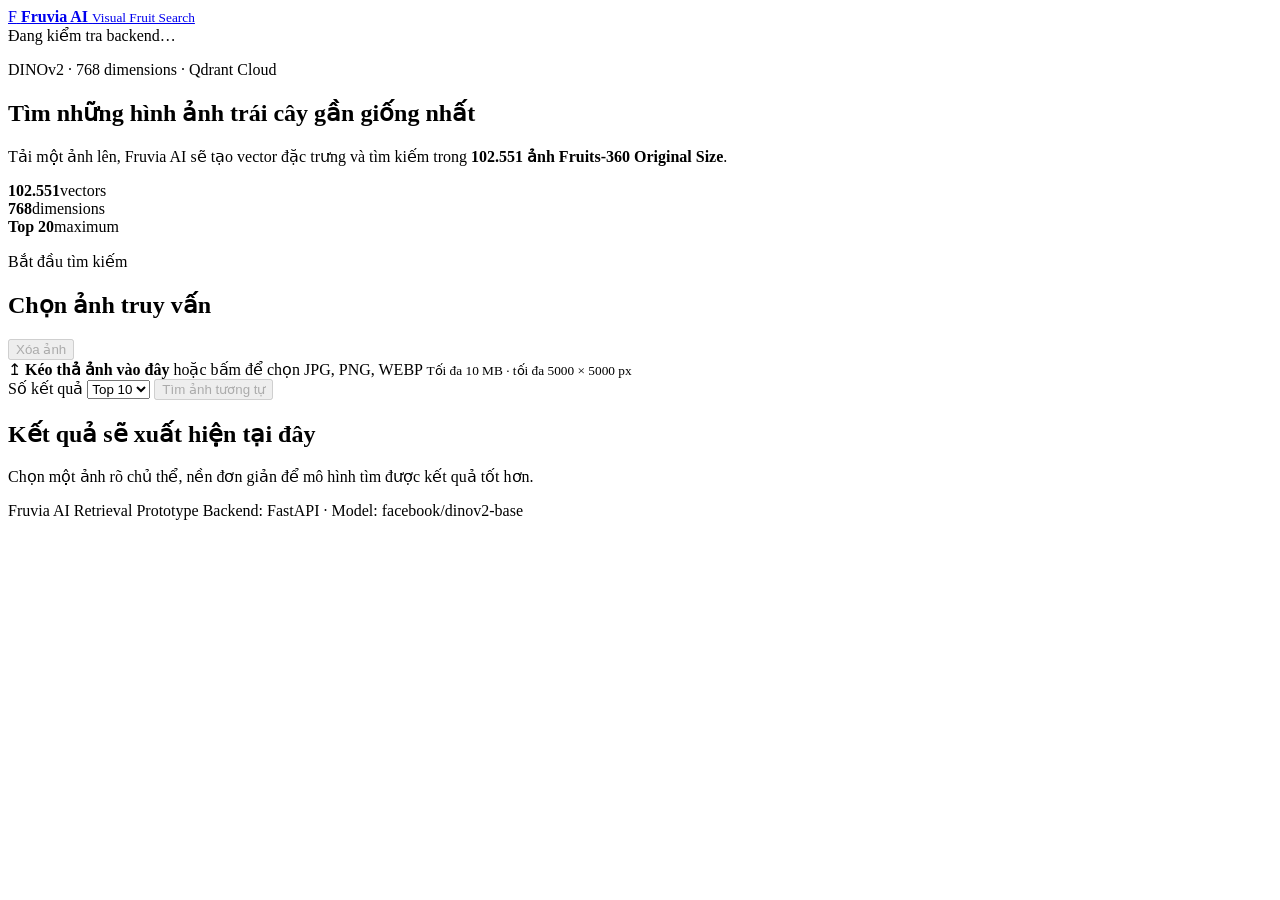
==== frontend/index.html @ 9ba639be "feat(frontend): add retrieval testing interface" ====
<!doctype html>
<html lang="vi">
<head>
  <meta charset="utf-8">
  <meta name="viewport" content="width=device-width, initial-scale=1">
  <meta name="description" content="Fruvia AI - tìm kiếm hình ảnh trái cây tương tự bằng DINOv2 và Qdrant Cloud">
  <title>Fruvia AI — Tìm ảnh trái cây tương tự</title>
  <link rel="preconnect" href="https://fonts.googleapis.com">
  <link rel="preconnect" href="https://fonts.gstatic.com" crossorigin>
  <link href="https://fonts.googleapis.com/css2?family=Be+Vietnam+Pro:wght@400;500;600;700;800&display=swap" rel="stylesheet">
  <link rel="stylesheet" href="./styles.css">
</head>
<body>
  <div class="ambient ambient-a"></div>
  <div class="ambient ambient-b"></div>

  <header class="site-header">
    <a class="brand" href="#top" aria-label="Fruvia AI home">
      <span class="brand-mark" aria-hidden="true">F</span>
      <span>
        <strong>Fruvia AI</strong>
        <small>Visual Fruit Search</small>
      </span>
    </a>

    <div class="service-status" id="serviceStatus" data-state="checking">
      <span class="status-dot"></span>
      <span id="serviceStatusText">Đang kiểm tra backend…</span>
    </div>
  </header>

  <main id="top">
    <section class="hero">
      <div class="hero-copy">
        <p class="eyebrow">DINOv2 · 768 dimensions · Qdrant Cloud</p>
        <h1>Tìm những hình ảnh trái cây <span>gần giống nhất</span></h1>
        <p class="hero-description">
          Tải một ảnh lên, Fruvia AI sẽ tạo vector đặc trưng và tìm kiếm trong
          <strong>102.551 ảnh Fruits-360 Original Size</strong>.
        </p>

        <div class="hero-stats" aria-label="Thông số hệ thống">
          <div><strong>102.551</strong><span>vectors</span></div>
          <div><strong>768</strong><span>dimensions</span></div>
          <div><strong>Top 20</strong><span>maximum</span></div>
        </div>
      </div>

      <div class="search-panel">
        <div class="panel-heading">
          <div>
            <p class="panel-kicker">Bắt đầu tìm kiếm</p>
            <h2>Chọn ảnh truy vấn</h2>
          </div>
          <button class="ghost-button" id="clearButton" type="button" disabled>Xóa ảnh</button>
        </div>

        <label class="drop-zone" id="dropZone" for="imageInput">
          <input id="imageInput" type="file" accept="image/jpeg,image/png,image/webp" hidden>
          <div class="drop-placeholder" id="dropPlaceholder">
            <span class="upload-icon" aria-hidden="true">↥</span>
            <strong>Kéo thả ảnh vào đây</strong>
            <span>hoặc bấm để chọn JPG, PNG, WEBP</span>
            <small>Tối đa 10 MB · tối đa 5000 × 5000 px</small>
          </div>
          <img id="imagePreview" alt="Ảnh xem trước" hidden>
        </label>

        <div class="controls-row">
          <label class="field-label" for="topKSelect">
            Số kết quả
            <select id="topKSelect">
              <option value="5">Top 5</option>
              <option value="10" selected>Top 10</option>
              <option value="15">Top 15</option>
              <option value="20">Top 20</option>
            </select>
          </label>

          <button class="primary-button" id="searchButton" type="button" disabled>
            <span class="button-label">Tìm ảnh tương tự</span>
            <span class="button-loader" hidden></span>
          </button>
        </div>

        <p class="form-message" id="formMessage" role="status" aria-live="polite"></p>
      </div>
    </section>

    <section class="results-section" id="resultsSection" hidden>
      <div class="section-header">
        <div>
          <p class="eyebrow">Kết quả truy xuất</p>
          <h2>Ảnh gần giống nhất</h2>
        </div>
        <div class="result-meta">
          <span id="resultCount">0 kết quả</span>
          <span id="processingTime">0 ms</span>
        </div>
      </div>

      <div class="result-summary" id="resultSummary"></div>
      <div class="results-grid" id="resultsGrid"></div>
    </section>

    <section class="empty-state" id="emptyState">
      <div class="empty-orbit" aria-hidden="true"><span></span></div>
      <h2>Kết quả sẽ xuất hiện tại đây</h2>
      <p>Chọn một ảnh rõ chủ thể, nền đơn giản để mô hình tìm được kết quả tốt hơn.</p>
    </section>
  </main>

  <footer>
    <span>Fruvia AI Retrieval Prototype</span>
    <span>Backend: FastAPI · Model: facebook/dinov2-base</span>
  </footer>

  <template id="resultCardTemplate">
    <article class="result-card">
      <div class="result-rank"></div>
      <div class="result-visual">
        <img class="result-image" alt="" hidden>
        <div class="result-placeholder" aria-hidden="true">
          <span>FRUIT</span>
        </div>
      </div>
      <div class="result-content">
        <div class="result-title-row">
          <div>
            <p class="canonical-class"></p>
            <h3 class="original-class"></h3>
          </div>
          <strong class="similarity-value"></strong>
        </div>
        <div class="similarity-track"><span></span></div>
        <dl>
          <div><dt>File</dt><dd class="result-filename"></dd></div>
          <div><dt>Split</dt><dd class="result-split"></dd></div>
        </dl>
      </div>
    </article>
  </template>

  <script src="./app.js" defer></script>
</body>
</html>
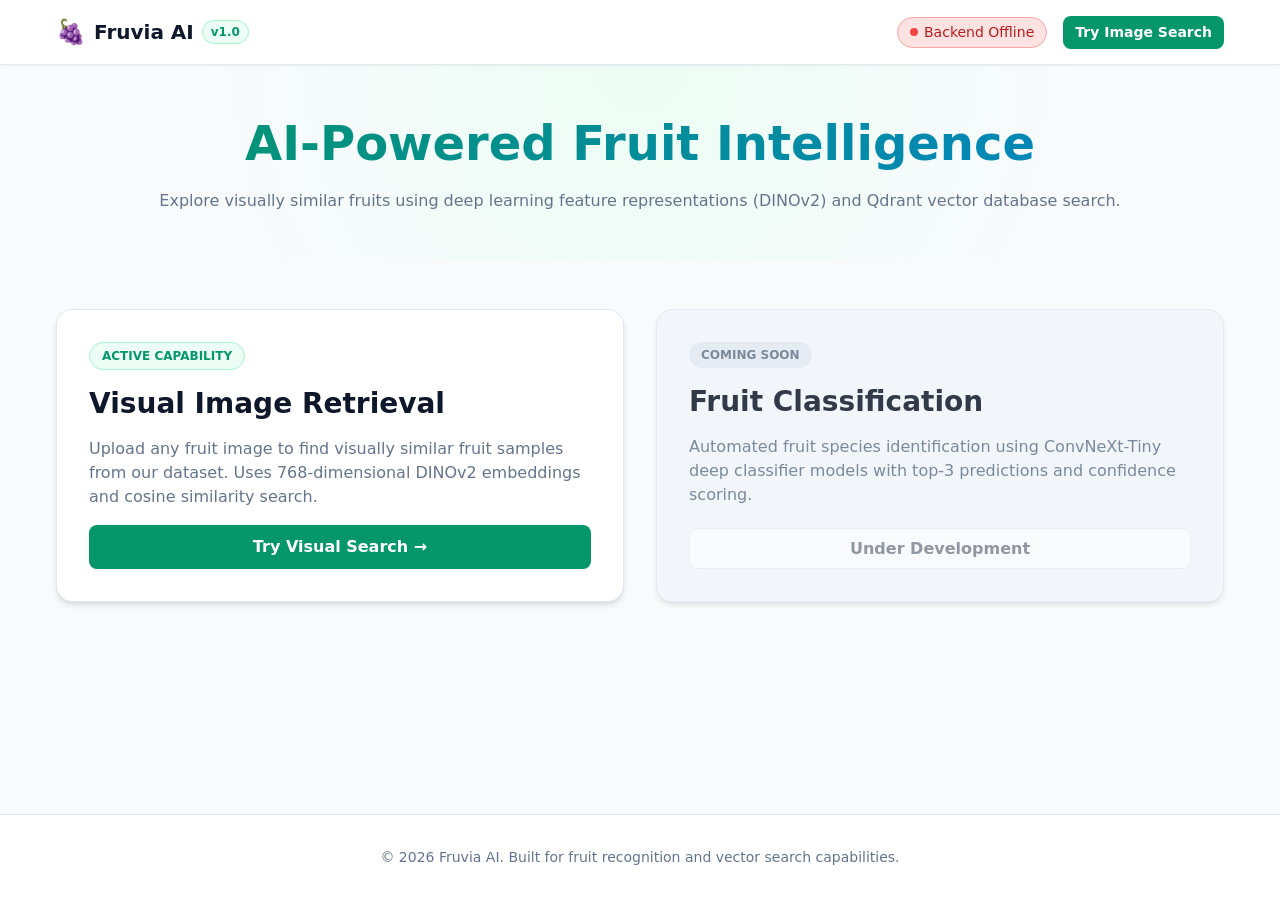
==== commit 6bb9b6d6: "feat: implement frontend web UI for Fruvia AI visual image retrieval Co-Authored-By: Claude Fable 5 " ====
--- a/frontend/index.html
+++ b/frontend/index.html
@@ -1,146 +1,151 @@
-<!doctype html>
-<html lang="vi">
+<!DOCTYPE html>
+<html lang="en">
 <head>
-  <meta charset="utf-8">
-  <meta name="viewport" content="width=device-width, initial-scale=1">
-  <meta name="description" content="Fruvia AI - tìm kiếm hình ảnh trái cây tương tự bằng DINOv2 và Qdrant Cloud">
-  <title>Fruvia AI — Tìm ảnh trái cây tương tự</title>
-  <link rel="preconnect" href="https://fonts.googleapis.com">
-  <link rel="preconnect" href="https://fonts.gstatic.com" crossorigin>
-  <link href="https://fonts.googleapis.com/css2?family=Be+Vietnam+Pro:wght@400;500;600;700;800&display=swap" rel="stylesheet">
-  <link rel="stylesheet" href="./styles.css">
+  <meta charset="UTF-8">
+  <meta name="viewport" content="width=device-width, initial-scale=1.0">
+  <title>Fruvia AI — AI-Powered Fruit Recognition & Retrieval</title>
+  <link rel="stylesheet" href="css/variables.css">
+  <link rel="stylesheet" href="css/base.css">
+  <link rel="stylesheet" href="css/components.css">
+  <style>
+    .landing-hero {
+      padding: var(--space-2xl) 0;
+      text-align: center;
+      background: radial-gradient(circle at top, var(--color-primary-light) 0%, transparent 70%);
+    }
+    .landing-hero h1 {
+      font-size: 3rem;
+      font-weight: 800;
+      margin-bottom: var(--space-md);
+      background: linear-gradient(135deg, var(--color-primary) 0%, var(--color-secondary) 100%);
+      background-clip: text;
+      -webkit-background-clip: text;
+      -webkit-text-fill-color: transparent;
+    }
+    .features-grid {
+      display: grid;
+      grid-template-columns: repeat(auto-fit, minmax(300px, 1fr));
+      gap: var(--space-xl);
+      margin: var(--space-2xl) 0;
+    }
+    .feature-card {
+      background-color: var(--color-bg-surface);
+      border: 1px solid var(--color-border);
+      border-radius: var(--radius-xl);
+      padding: var(--space-xl);
+      box-shadow: var(--shadow-md);
+      display: flex;
+      flex-direction: column;
+      gap: var(--space-md);
+      position: relative;
+    }
+    .feature-card.coming-soon {
+      opacity: 0.85;
+      background-color: var(--color-bg-subtle);
+    }
+    .feature-badge {
+      align-self: flex-start;
+      font-size: 0.75rem;
+      font-weight: 700;
+      padding: 0.25rem 0.75rem;
+      border-radius: var(--radius-full);
+      text-transform: uppercase;
+    }
+    .badge-active {
+      background-color: var(--color-primary-light);
+      color: var(--color-primary);
+      border: 1px solid var(--color-primary-border);
+    }
+    .badge-disabled {
+      background-color: #e2e8f0;
+      color: var(--color-text-muted);
+    }
+  </style>
 </head>
 <body>
-  <div class="ambient ambient-a"></div>
-  <div class="ambient ambient-b"></div>
-
   <header class="site-header">
-    <a class="brand" href="#top" aria-label="Fruvia AI home">
-      <span class="brand-mark" aria-hidden="true">F</span>
-      <span>
-        <strong>Fruvia AI</strong>
-        <small>Visual Fruit Search</small>
-      </span>
-    </a>
-
-    <div class="service-status" id="serviceStatus" data-state="checking">
-      <span class="status-dot"></span>
-      <span id="serviceStatusText">Đang kiểm tra backend…</span>
+    <div class="container header-inner">
+      <a href="index.html" class="brand-logo" aria-label="Fruvia AI Homepage">
+        <span class="logo-icon" aria-hidden="true">🍇</span>
+        <span>Fruvia AI</span>
+        <span class="brand-badge">v1.0</span>
+      </a>
+      <div class="header-status">
+        <div id="backend-status" class="status-badge" data-status="unknown" aria-live="polite">
+          <span class="status-dot" aria-hidden="true"></span>
+          <span id="status-text">Checking Backend...</span>
+        </div>
+        <a href="retrieval.html" class="btn btn-primary btn-sm">Try Image Search</a>
+      </div>
     </div>
   </header>
 
-  <main id="top">
-    <section class="hero">
-      <div class="hero-copy">
-        <p class="eyebrow">DINOv2 · 768 dimensions · Qdrant Cloud</p>
-        <h1>Tìm những hình ảnh trái cây <span>gần giống nhất</span></h1>
-        <p class="hero-description">
-          Tải một ảnh lên, Fruvia AI sẽ tạo vector đặc trưng và tìm kiếm trong
-          <strong>102.551 ảnh Fruits-360 Original Size</strong>.
+  <main class="container">
+    <section class="landing-hero">
+      <h1>AI-Powered Fruit Intelligence</h1>
+      <p class="hero-subtitle">
+        Explore visually similar fruits using deep learning feature representations (DINOv2) and Qdrant vector database search.
+      </p>
+    </section>
+
+    <section class="features-grid">
+      <!-- Feature 1: Image Retrieval (Active) -->
+      <article class="feature-card">
+        <span class="feature-badge badge-active">Active Capability</span>
+        <h2>Visual Image Retrieval</h2>
+        <p>
+          Upload any fruit image to find visually similar fruit samples from our dataset. Uses 768-dimensional DINOv2 embeddings and cosine similarity search.
         </p>
+        <div style="margin-top: auto;">
+          <a href="retrieval.html" class="btn btn-primary" style="width: 100%;">
+            Try Visual Search →
+          </a>
+        </div>
+      </article>
 
-        <div class="hero-stats" aria-label="Thông số hệ thống">
-          <div><strong>102.551</strong><span>vectors</span></div>
-          <div><strong>768</strong><span>dimensions</span></div>
-          <div><strong>Top 20</strong><span>maximum</span></div>
-        </div>
-      </div>
-
-      <div class="search-panel">
-        <div class="panel-heading">
-          <div>
-            <p class="panel-kicker">Bắt đầu tìm kiếm</p>
-            <h2>Chọn ảnh truy vấn</h2>
-          </div>
-          <button class="ghost-button" id="clearButton" type="button" disabled>Xóa ảnh</button>
-        </div>
-
-        <label class="drop-zone" id="dropZone" for="imageInput">
-          <input id="imageInput" type="file" accept="image/jpeg,image/png,image/webp" hidden>
-          <div class="drop-placeholder" id="dropPlaceholder">
-            <span class="upload-icon" aria-hidden="true">↥</span>
-            <strong>Kéo thả ảnh vào đây</strong>
-            <span>hoặc bấm để chọn JPG, PNG, WEBP</span>
-            <small>Tối đa 10 MB · tối đa 5000 × 5000 px</small>
-          </div>
-          <img id="imagePreview" alt="Ảnh xem trước" hidden>
-        </label>
-
-        <div class="controls-row">
-          <label class="field-label" for="topKSelect">
-            Số kết quả
-            <select id="topKSelect">
-              <option value="5">Top 5</option>
-              <option value="10" selected>Top 10</option>
-              <option value="15">Top 15</option>
-              <option value="20">Top 20</option>
-            </select>
-          </label>
-
-          <button class="primary-button" id="searchButton" type="button" disabled>
-            <span class="button-label">Tìm ảnh tương tự</span>
-            <span class="button-loader" hidden></span>
+      <!-- Feature 2: Fruit Classification (Coming Soon) -->
+      <article class="feature-card coming-soon">
+        <span class="feature-badge badge-disabled">Coming Soon</span>
+        <h2>Fruit Classification</h2>
+        <p>
+          Automated fruit species identification using ConvNeXt-Tiny deep classifier models with top-3 predictions and confidence scoring.
+        </p>
+        <div style="margin-top: auto;">
+          <button class="btn btn-secondary" disabled style="width: 100%;">
+            Under Development
           </button>
         </div>
-
-        <p class="form-message" id="formMessage" role="status" aria-live="polite"></p>
-      </div>
-    </section>
-
-    <section class="results-section" id="resultsSection" hidden>
-      <div class="section-header">
-        <div>
-          <p class="eyebrow">Kết quả truy xuất</p>
-          <h2>Ảnh gần giống nhất</h2>
-        </div>
-        <div class="result-meta">
-          <span id="resultCount">0 kết quả</span>
-          <span id="processingTime">0 ms</span>
-        </div>
-      </div>
-
-      <div class="result-summary" id="resultSummary"></div>
-      <div class="results-grid" id="resultsGrid"></div>
-    </section>
-
-    <section class="empty-state" id="emptyState">
-      <div class="empty-orbit" aria-hidden="true"><span></span></div>
-      <h2>Kết quả sẽ xuất hiện tại đây</h2>
-      <p>Chọn một ảnh rõ chủ thể, nền đơn giản để mô hình tìm được kết quả tốt hơn.</p>
+      </article>
     </section>
   </main>
 
-  <footer>
-    <span>Fruvia AI Retrieval Prototype</span>
-    <span>Backend: FastAPI · Model: facebook/dinov2-base</span>
+  <footer class="site-footer">
+    <div class="container">
+      <p>© 2026 Fruvia AI. Built for fruit recognition and vector search capabilities.</p>
+    </div>
   </footer>
 
-  <template id="resultCardTemplate">
-    <article class="result-card">
-      <div class="result-rank"></div>
-      <div class="result-visual">
-        <img class="result-image" alt="" hidden>
-        <div class="result-placeholder" aria-hidden="true">
-          <span>FRUIT</span>
-        </div>
-      </div>
-      <div class="result-content">
-        <div class="result-title-row">
-          <div>
-            <p class="canonical-class"></p>
-            <h3 class="original-class"></h3>
-          </div>
-          <strong class="similarity-value"></strong>
-        </div>
-        <div class="similarity-track"><span></span></div>
-        <dl>
-          <div><dt>File</dt><dd class="result-filename"></dd></div>
-          <div><dt>Split</dt><dd class="result-split"></dd></div>
-        </dl>
-      </div>
-    </article>
-  </template>
-
-  <script src="./app.js" defer></script>
+  <script src="js/config.js"></script>
+  <script src="js/api.js"></script>
+  <script>
+    // Header health ping
+    document.addEventListener("DOMContentLoaded", async () => {
+      const badge = document.getElementById("backend-status");
+      const statusText = document.getElementById("status-text");
+      try {
+        const health = await ApiClient.getHealth();
+        if (health.status === "ok") {
+          badge.setAttribute("data-status", "online");
+          statusText.textContent = "Backend Online";
+        } else {
+          badge.setAttribute("data-status", "degraded");
+          statusText.textContent = "Backend Degraded";
+        }
+      } catch (err) {
+        badge.setAttribute("data-status", "offline");
+        statusText.textContent = "Backend Offline";
+      }
+    });
+  </script>
 </body>
 </html>
--- a/frontend/css/variables.css
+++ b/frontend/css/variables.css
@@ -0,0 +1,89 @@
+/* ============================================================
+   Fruvia AI — Design Tokens & CSS Variables
+   ============================================================ */
+
+:root {
+  /* Color Palette — Nature & AI Fusion */
+  --color-primary: #059669;         /* Emerald Green */
+  --color-primary-hover: #047857;
+  --color-primary-light: #ecfdf5;
+  --color-primary-border: #a7f3d0;
+
+  --color-secondary: #0284c7;       /* Tech Blue */
+  --color-secondary-hover: #0369a1;
+
+  --color-accent: #f59e0b;          /* Amber Fruit Accent */
+  --color-accent-light: #fef3c7;
+
+  /* Status Colors */
+  --color-success: #10b981;
+  --color-success-bg: #d1fae5;
+  --color-warning: #f59e0b;
+  --color-warning-bg: #fef3c7;
+  --color-warning-border: #fde68a;
+  --color-error: #ef4444;
+  --color-error-bg: #fee2e2;
+  --color-error-border: #fca5a5;
+
+  /* Similarity Level Colors */
+  --similarity-high: #10b981;
+  --similarity-high-bg: #ecfdf5;
+  --similarity-moderate: #f59e0b;
+  --similarity-moderate-bg: #fffbe6;
+  --similarity-low: #ef4444;
+  --similarity-low-bg: #fff1f2;
+
+  /* Neutral Spectrum */
+  --color-bg-base: #f8fafc;
+  --color-bg-surface: #ffffff;
+  --color-bg-subtle: #f1f5f9;
+
+  --color-text-main: #0f172a;
+  --color-text-muted: #64748b;
+  --color-text-subtle: #94a3b8;
+  --color-text-inverse: #ffffff;
+
+  --color-border: #e2e8f0;
+  --color-border-hover: #cbd5e1;
+
+  /* Typography */
+  --font-family: system-ui, -apple-system, BlinkMacSystemFont, "Segoe UI", Roboto, Oxygen, Ubuntu, Cantarell, "Open Sans", "Helvetica Neue", sans-serif;
+  --font-mono: ui-monospace, SFMono-Regular, Menlo, Monaco, Consolas, "Liberation Mono", "Courier New", monospace;
+
+  /* Spacing */
+  --space-xs: 0.25rem;  /* 4px */
+  --space-sm: 0.5rem;   /* 8px */
+  --space-md: 1rem;     /* 16px */
+  --space-lg: 1.5rem;   /* 24px */
+  --space-xl: 2rem;     /* 32px */
+  --space-2xl: 3rem;    /* 48px */
+
+  /* Border Radius */
+  --radius-sm: 0.375rem; /* 6px */
+  --radius-md: 0.5rem;  /* 8px */
+  --radius-lg: 0.75rem; /* 12px */
+  --radius-xl: 1rem;    /* 16px */
+  --radius-full: 9999px;
+
+  /* Shadows */
+  --shadow-sm: 0 1px 2px 0 rgb(0 0 0 / 0.05);
+  --shadow-md: 0 4px 6px -1px rgb(0 0 0 / 0.1), 0 2px 4px -2px rgb(0 0 0 / 0.1);
+  --shadow-lg: 0 10px 15px -3px rgb(0 0 0 / 0.1), 0 4px 6px -4px rgb(0 0 0 / 0.1);
+  --shadow-inner: inset 0 2px 4px 0 rgb(0 0 0 / 0.05);
+
+  /* Transitions */
+  --transition-fast: 150ms cubic-bezier(0.4, 0, 0.2, 1);
+  --transition-normal: 250ms cubic-bezier(0.4, 0, 0.2, 1);
+  --transition-slow: 350ms cubic-bezier(0.4, 0, 0.2, 1);
+
+  /* Layout */
+  --max-width: 1200px;
+}
+
+@media (prefers-reduced-motion: reduce) {
+  :root {
+    --transition-fast: 0ms;
+    --transition-normal: 0ms;
+    --transition-slow: 0ms;
+  }
+}
--- a/frontend/css/base.css
+++ b/frontend/css/base.css
@@ -0,0 +1,100 @@
+/* ============================================================
+   Fruvia AI — Base Styles & Resets
+   ============================================================ */
+
+*, *::before, *::after {
+  box-sizing: border-box;
+  margin: 0;
+  padding: 0;
+}
+
+html {
+  font-family: var(--font-family);
+  font-size: 16px;
+  line-height: 1.5;
+  color: var(--color-text-main);
+  background-color: var(--color-bg-base);
+  -webkit-text-size-adjust: 100%;
+  scroll-behavior: smooth;
+}
+
+body {
+  min-height: 100vh;
+  display: flex;
+  flex-direction: column;
+}
+
+main {
+  flex: 1;
+}
+
+/* Container */
+.container {
+  width: 100%;
+  max-width: var(--max-width);
+  margin-left: auto;
+  margin-right: auto;
+  padding-left: var(--space-md);
+  padding-right: var(--space-md);
+}
+
+/* Typography */
+h1, h2, h3, h4, h5, h6 {
+  font-weight: 700;
+  line-height: 1.25;
+  color: var(--color-text-main);
+}
+
+h1 { font-size: 2.25rem; }
+h2 { font-size: 1.75rem; }
+h3 { font-size: 1.25rem; }
+
+p {
+  color: var(--color-text-muted);
+}
+
+a {
+  color: var(--color-primary);
+  text-decoration: none;
+  transition: color var(--transition-fast);
+}
+
+a:hover {
+  color: var(--color-primary-hover);
+}
+
+/* Focus styles for Accessibility */
+:focus-visible {
+  outline: 2px solid var(--color-primary);
+  outline-offset: 2px;
+}
+
+button, input, select, textarea {
+  font-family: inherit;
+  font-size: inherit;
+}
+
+button {
+  cursor: pointer;
+  border: none;
+  background: none;
+}
+
+img, svg {
+  display: block;
+  max-width: 100%;
+  height: auto;
+}
+
+/* Screen reader only utility */
+.sr-only {
+  position: absolute;
+  width: 1px;
+  height: 1px;
+  padding: 0;
+  margin: -1px;
+  overflow: hidden;
+  clip: rect(0, 0, 0, 0);
+  white-space: nowrap;
+  border: 0;
+}
--- a/frontend/css/components.css
+++ b/frontend/css/components.css
@@ -0,0 +1,220 @@
+/* ============================================================
+   Fruvia AI — Reusable Components
+   ============================================================ */
+
+/* ---------- Header & Navigation ---------- */
+.site-header {
+  background-color: var(--color-bg-surface);
+  border-bottom: 1px solid var(--color-border);
+  position: sticky;
+  top: 0;
+  z-index: 50;
+  box-shadow: var(--shadow-sm);
+}
+
+.header-inner {
+  display: flex;
+  align-items: center;
+  justify-content: space-between;
+  height: 4rem;
+}
+
+.brand-logo {
+  display: flex;
+  align-items: center;
+  gap: var(--space-sm);
+  font-weight: 800;
+  font-size: 1.25rem;
+  color: var(--color-text-main);
+  text-decoration: none;
+}
+
+.brand-logo .logo-icon {
+  font-size: 1.5rem;
+}
+
+.brand-logo .brand-badge {
+  font-size: 0.75rem;
+  font-weight: 600;
+  background-color: var(--color-primary-light);
+  color: var(--color-primary);
+  padding: 0.125rem 0.5rem;
+  border-radius: var(--radius-full);
+  border: 1px solid var(--color-primary-border);
+}
+
+.header-status {
+  display: flex;
+  align-items: center;
+  gap: var(--space-md);
+}
+
+/* Status Badge */
+.status-badge {
+  display: inline-flex;
+  align-items: center;
+  gap: 0.375rem;
+  font-size: 0.875rem;
+  font-weight: 500;
+  padding: 0.25rem 0.75rem;
+  border-radius: var(--radius-full);
+  background-color: var(--color-bg-subtle);
+  color: var(--color-text-muted);
+  border: 1px solid var(--color-border);
+  transition: all var(--transition-fast);
+}
+
+.status-badge .status-dot {
+  width: 0.5rem;
+  height: 0.5rem;
+  border-radius: var(--radius-full);
+  background-color: var(--color-text-subtle);
+}
+
+.status-badge[data-status="online"] {
+  background-color: var(--color-primary-light);
+  color: var(--color-primary);
+  border-color: var(--color-primary-border);
+}
+.status-badge[data-status="online"] .status-dot {
+  background-color: var(--color-success);
+}
+
+.status-badge[data-status="degraded"] {
+  background-color: var(--color-warning-bg);
+  color: #b45309;
+  border-color: var(--color-warning-border);
+}
+.status-badge[data-status="degraded"] .status-dot {
+  background-color: var(--color-warning);
+}
+
+.status-badge[data-status="offline"] {
+  background-color: var(--color-error-bg);
+  color: #b91c1c;
+  border-color: var(--color-error-border);
+}
+.status-badge[data-status="offline"] .status-dot {
+  background-color: var(--color-error);
+}
+
+/* ---------- Buttons ---------- */
+.btn {
+  display: inline-flex;
+  align-items: center;
+  justify-content: center;
+  gap: var(--space-sm);
+  padding: 0.625rem 1.25rem;
+  font-weight: 600;
+  border-radius: var(--radius-md);
+  transition: all var(--transition-fast);
+  text-decoration: none;
+  white-space: nowrap;
+}
+
+.btn-primary {
+  background-color: var(--color-primary);
+  color: var(--color-text-inverse);
+  box-shadow: var(--shadow-sm);
+}
+
+.btn-primary:hover:not(:disabled) {
+  background-color: var(--color-primary-hover);
+  box-shadow: var(--shadow-md);
+}
+
+.btn-secondary {
+  background-color: var(--color-bg-surface);
+  color: var(--color-text-main);
+  border: 1px solid var(--color-border);
+}
+
+.btn-secondary:hover:not(:disabled) {
+  background-color: var(--color-bg-subtle);
+  border-color: var(--color-border-hover);
+}
+
+.btn-outline {
+  border: 1px solid var(--color-primary);
+  color: var(--color-primary);
+}
+
+.btn-outline:hover:not(:disabled) {
+  background-color: var(--color-primary-light);
+}
+
+.btn:disabled, .btn[aria-disabled="true"] {
+  opacity: 0.5;
+  cursor: not-allowed;
+  box-shadow: none;
+}
+
+.btn-sm {
+  padding: 0.375rem 0.75rem;
+  font-size: 0.875rem;
+}
+
+/* ---------- Footer ---------- */
+.site-footer {
+  background-color: var(--color-bg-surface);
+  border-top: 1px solid var(--color-border);
+  padding: var(--space-xl) 0;
+  margin-top: var(--space-2xl);
+  font-size: 0.875rem;
+  color: var(--color-text-muted);
+  text-align: center;
+}
+
+/* ---------- Alert & Banner Components ---------- */
+.alert-banner {
+  padding: var(--space-md);
+  border-radius: var(--radius-lg);
+  margin-bottom: var(--space-lg);
+  display: flex;
+  align-items: flex-start;
+  gap: var(--space-md);
+  border: 1px solid transparent;
+}
+
+.alert-banner-warning {
+  background-color: var(--color-warning-bg);
+  border-color: var(--color-warning-border);
+  color: #92400e;
+}
+
+.alert-banner-error {
+  background-color: var(--color-error-bg);
+  border-color: var(--color-error-border);
+  color: #991b1b;
+}
+
+.alert-icon {
+  font-size: 1.25rem;
+  flex-shrink: 0;
+}
+
+.alert-content h4 {
+  font-size: 1rem;
+  margin-bottom: 0.25rem;
+  color: inherit;
+}
+
+.alert-content p {
+  font-size: 0.875rem;
+  color: inherit;
+  opacity: 0.9;
+}
+
+/* ---------- Loading Spinner ---------- */
+.spinner {
+  width: 1.25rem;
+  height: 1.25rem;
+  border: 2px solid currentColor;
+  border-right-color: transparent;
+  border-radius: var(--radius-full);
+  animation: spin 0.75s linear infinite;
+}
+
+@keyframes spin {
+  to { transform: rotate(360deg); }
+}
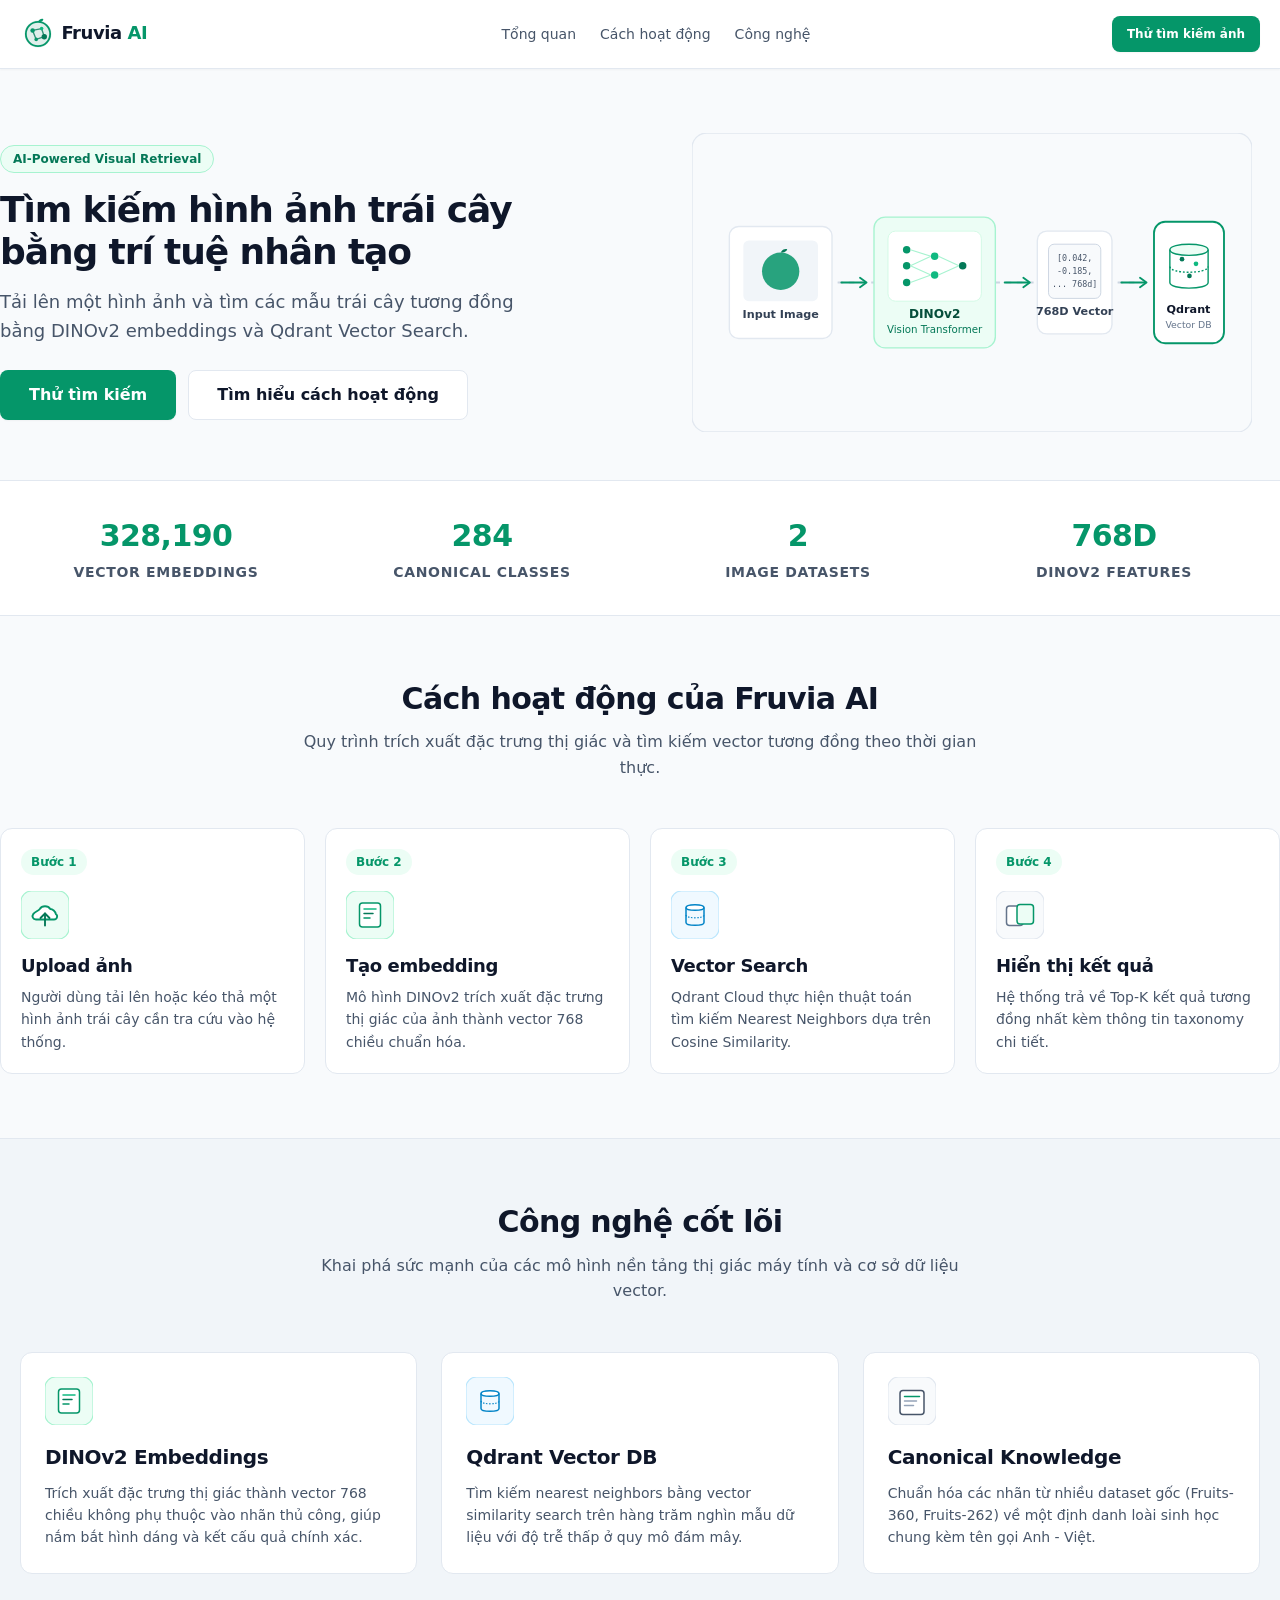
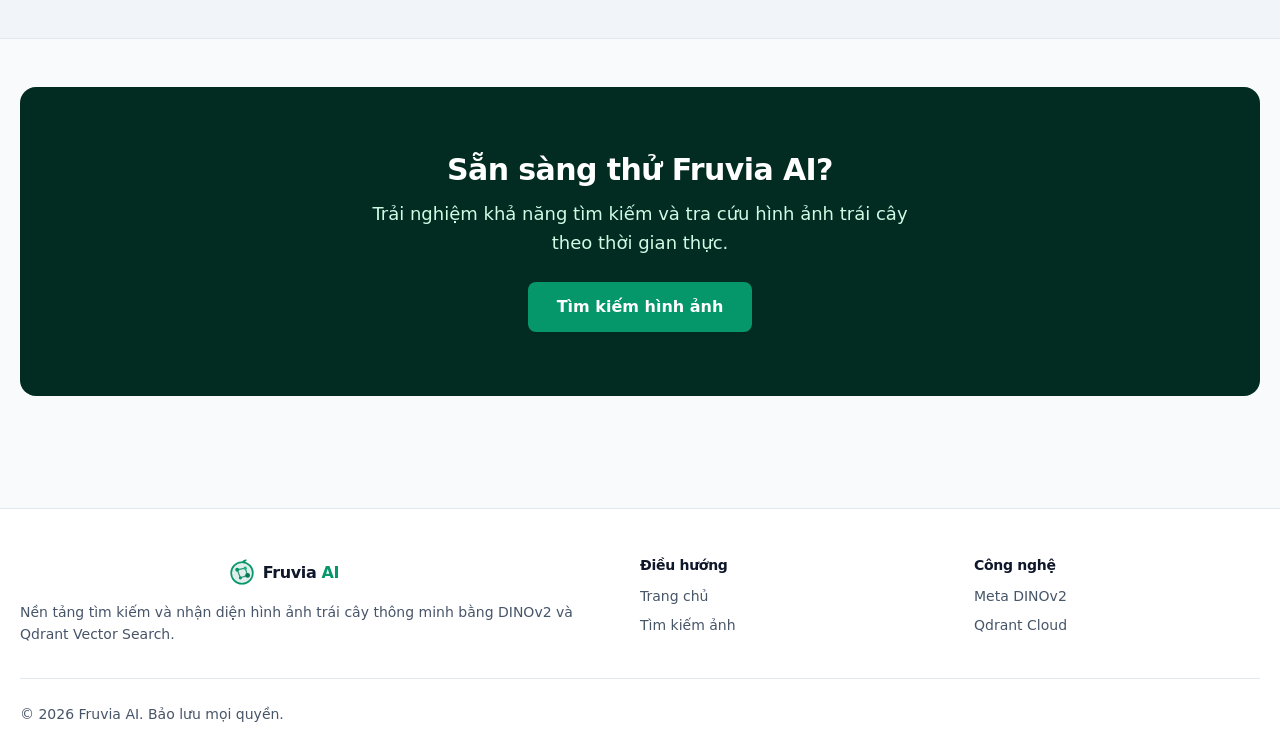
==== commit ddf1025e: "refactor(ui,deploy): complete enterprise redesign, SVG assets, clean routing, and Wasmer deploy conf" ====
--- a/frontend/index.html
+++ b/frontend/index.html
@@ -1,151 +1,205 @@
 <!DOCTYPE html>
-<html lang="en">
+<html lang="vi">
 <head>
   <meta charset="UTF-8">
   <meta name="viewport" content="width=device-width, initial-scale=1.0">
-  <title>Fruvia AI — AI-Powered Fruit Recognition & Retrieval</title>
+  <title>Fruvia AI — Tìm kiếm hình ảnh trái cây bằng AI</title>
+  <meta name="description" content="Nền tảng truy vấn hình ảnh trái cây thông minh dựa trên DINOv2 Vector Embeddings và Qdrant Vector Search.">
+  <meta name="robots" content="index,follow">
+  <link rel="canonical" href="https://fruvia.ai/">
+  <link rel="icon" type="image/svg+xml" href="favicon.svg">
+
+  <!-- Open Graph -->
+  <meta property="og:title" content="Fruvia AI — Tìm kiếm hình ảnh trái cây bằng AI">
+  <meta property="og:description" content="Nền tảng truy vấn hình ảnh trái cây thông minh dựa trên DINOv2 Vector Embeddings và Qdrant Vector Search.">
+  <meta property="og:type" content="website">
+  <meta property="og:url" content="https://fruvia.ai/">
+  <meta property="og:image" content="assets/svg/brand-lockup.svg">
+
   <link rel="stylesheet" href="css/variables.css">
   <link rel="stylesheet" href="css/base.css">
   <link rel="stylesheet" href="css/components.css">
-  <style>
-    .landing-hero {
-      padding: var(--space-2xl) 0;
-      text-align: center;
-      background: radial-gradient(circle at top, var(--color-primary-light) 0%, transparent 70%);
-    }
-    .landing-hero h1 {
-      font-size: 3rem;
-      font-weight: 800;
-      margin-bottom: var(--space-md);
-      background: linear-gradient(135deg, var(--color-primary) 0%, var(--color-secondary) 100%);
-      background-clip: text;
-      -webkit-background-clip: text;
-      -webkit-text-fill-color: transparent;
-    }
-    .features-grid {
-      display: grid;
-      grid-template-columns: repeat(auto-fit, minmax(300px, 1fr));
-      gap: var(--space-xl);
-      margin: var(--space-2xl) 0;
-    }
-    .feature-card {
-      background-color: var(--color-bg-surface);
-      border: 1px solid var(--color-border);
-      border-radius: var(--radius-xl);
-      padding: var(--space-xl);
-      box-shadow: var(--shadow-md);
-      display: flex;
-      flex-direction: column;
-      gap: var(--space-md);
-      position: relative;
-    }
-    .feature-card.coming-soon {
-      opacity: 0.85;
-      background-color: var(--color-bg-subtle);
-    }
-    .feature-badge {
-      align-self: flex-start;
-      font-size: 0.75rem;
-      font-weight: 700;
-      padding: 0.25rem 0.75rem;
-      border-radius: var(--radius-full);
-      text-transform: uppercase;
-    }
-    .badge-active {
-      background-color: var(--color-primary-light);
-      color: var(--color-primary);
-      border: 1px solid var(--color-primary-border);
-    }
-    .badge-disabled {
-      background-color: #e2e8f0;
-      color: var(--color-text-muted);
-    }
-  </style>
+  <link rel="stylesheet" href="css/home.css">
+
+  <!-- JSON-LD Structured Data -->
+  <script type="application/ld+json">
+  {
+    "@context": "https://schema.org",
+    "@type": "WebSite",
+    "name": "Fruvia AI",
+    "url": "https://fruvia.ai/",
+    "description": "Nền tảng tìm kiếm hình ảnh trái cây bằng DINOv2 Embeddings và Qdrant Vector Search."
+  }
+  </script>
 </head>
 <body>
+  <!-- Header Navbar -->
   <header class="site-header">
     <div class="container header-inner">
-      <a href="index.html" class="brand-logo" aria-label="Fruvia AI Homepage">
-        <span class="logo-icon" aria-hidden="true">🍇</span>
-        <span>Fruvia AI</span>
-        <span class="brand-badge">v1.0</span>
+      <a href="/" class="brand-logo" aria-label="Fruvia AI - Trang chủ">
+        <img src="assets/svg/brand-lockup.svg" alt="Fruvia AI Logo" width="160" height="32">
       </a>
-      <div class="header-status">
-        <div id="backend-status" class="status-badge" data-status="unknown" aria-live="polite">
-          <span class="status-dot" aria-hidden="true"></span>
-          <span id="status-text">Checking Backend...</span>
-        </div>
-        <a href="retrieval.html" class="btn btn-primary btn-sm">Try Image Search</a>
+
+      <nav class="main-nav" aria-label="Điều hướng chính">
+        <a href="#overview" class="nav-link">Tổng quan</a>
+        <a href="#how-it-works" class="nav-link">Cách hoạt động</a>
+        <a href="#technology" class="nav-link">Công nghệ</a>
+      </nav>
+
+      <div class="header-actions">
+        <a href="/search" class="btn btn-primary btn-sm">Thử tìm kiếm ảnh</a>
       </div>
     </div>
   </header>
 
-  <main class="container">
-    <section class="landing-hero">
-      <h1>AI-Powered Fruit Intelligence</h1>
-      <p class="hero-subtitle">
-        Explore visually similar fruits using deep learning feature representations (DINOv2) and Qdrant vector database search.
-      </p>
-    </section>
-
-    <section class="features-grid">
-      <!-- Feature 1: Image Retrieval (Active) -->
-      <article class="feature-card">
-        <span class="feature-badge badge-active">Active Capability</span>
-        <h2>Visual Image Retrieval</h2>
-        <p>
-          Upload any fruit image to find visually similar fruit samples from our dataset. Uses 768-dimensional DINOv2 embeddings and cosine similarity search.
+  <main>
+    <!-- Hero Section -->
+    <section class="container hero-section" id="overview">
+      <div class="hero-content">
+        <span class="badge badge-primary hero-badge">AI-Powered Visual Retrieval</span>
+        <h1 class="hero-title">Tìm kiếm hình ảnh trái cây bằng trí tuệ nhân tạo</h1>
+        <p class="hero-subtitle">
+          Tải lên một hình ảnh và tìm các mẫu trái cây tương đồng bằng DINOv2 embeddings và Qdrant Vector Search.
         </p>
-        <div style="margin-top: auto;">
-          <a href="retrieval.html" class="btn btn-primary" style="width: 100%;">
-            Try Visual Search →
-          </a>
-        </div>
-      </article>
-
-      <!-- Feature 2: Fruit Classification (Coming Soon) -->
-      <article class="feature-card coming-soon">
-        <span class="feature-badge badge-disabled">Coming Soon</span>
-        <h2>Fruit Classification</h2>
-        <p>
-          Automated fruit species identification using ConvNeXt-Tiny deep classifier models with top-3 predictions and confidence scoring.
-        </p>
-        <div style="margin-top: auto;">
-          <button class="btn btn-secondary" disabled style="width: 100%;">
-            Under Development
-          </button>
-        </div>
-      </article>
+        <div class="hero-actions">
+          <a href="/search" class="btn btn-primary btn-lg">Thử tìm kiếm</a>
+          <a href="#how-it-works" class="btn btn-secondary btn-lg">Tìm hiểu cách hoạt động</a>
+        </div>
+      </div>
+      <div class="hero-illustration">
+        <img src="assets/svg/vector-network.svg" alt="Mô phỏng kiến trúc tìm kiếm vector DINOv2 và Qdrant" width="560" height="300">
+      </div>
+    </section>
+
+    <!-- System Stats Section -->
+    <section class="stats-section">
+      <div class="container">
+        <div class="stats-grid">
+          <div class="stat-item">
+            <span class="stat-value">328,190</span>
+            <span class="stat-label">Vector Embeddings</span>
+          </div>
+          <div class="stat-item">
+            <span class="stat-value">284</span>
+            <span class="stat-label">Canonical Classes</span>
+          </div>
+          <div class="stat-item">
+            <span class="stat-value">2</span>
+            <span class="stat-label">Image Datasets</span>
+          </div>
+          <div class="stat-item">
+            <span class="stat-value">768D</span>
+            <span class="stat-label">DINOv2 Features</span>
+          </div>
+        </div>
+      </div>
+    </section>
+
+    <!-- How It Works Section -->
+    <section class="container section-padding" id="how-it-works">
+      <div class="section-header">
+        <h2>Cách hoạt động của Fruvia AI</h2>
+        <p>Quy trình trích xuất đặc trưng thị giác và tìm kiếm vector tương đồng theo thời gian thực.</p>
+      </div>
+
+      <div class="steps-grid">
+        <article class="step-card">
+          <span class="step-num">Bước 1</span>
+          <img src="assets/svg/upload-illustration.svg" alt="" class="step-illustration" aria-hidden="true">
+          <h3>Upload ảnh</h3>
+          <p>Người dùng tải lên hoặc kéo thả một hình ảnh trái cây cần tra cứu vào hệ thống.</p>
+        </article>
+
+        <article class="step-card">
+          <span class="step-num">Bước 2</span>
+          <img src="assets/svg/dinov2-embedding.svg" alt="" class="step-illustration" aria-hidden="true">
+          <h3>Tạo embedding</h3>
+          <p>Mô hình DINOv2 trích xuất đặc trưng thị giác của ảnh thành vector 768 chiều chuẩn hóa.</p>
+        </article>
+
+        <article class="step-card">
+          <span class="step-num">Bước 3</span>
+          <img src="assets/svg/qdrant-search.svg" alt="" class="step-illustration" aria-hidden="true">
+          <h3>Vector Search</h3>
+          <p>Qdrant Cloud thực hiện thuật toán tìm kiếm Nearest Neighbors dựa trên Cosine Similarity.</p>
+        </article>
+
+        <article class="step-card">
+          <span class="step-num">Bước 4</span>
+          <img src="assets/svg/image-comparison.svg" alt="" class="step-illustration" aria-hidden="true">
+          <h3>Hiển thị kết quả</h3>
+          <p>Hệ thống trả về Top-K kết quả tương đồng nhất kèm thông tin taxonomy chi tiết.</p>
+        </article>
+      </div>
+    </section>
+
+    <!-- Technology Section -->
+    <section class="tech-section section-padding" id="technology">
+      <div class="container">
+        <div class="section-header">
+          <h2>Công nghệ cốt lõi</h2>
+          <p>Khai phá sức mạnh của các mô hình nền tảng thị giác máy tính và cơ sở dữ liệu vector.</p>
+        </div>
+
+        <div class="tech-grid">
+          <article class="tech-card">
+            <img src="assets/svg/dinov2-embedding.svg" alt="" class="tech-icon" aria-hidden="true">
+            <h3>DINOv2 Embeddings</h3>
+            <p>Trích xuất đặc trưng thị giác thành vector 768 chiều không phụ thuộc vào nhãn thủ công, giúp nắm bắt hình dáng và kết cấu quả chính xác.</p>
+          </article>
+
+          <article class="tech-card">
+            <img src="assets/svg/qdrant-search.svg" alt="" class="tech-icon" aria-hidden="true">
+            <h3>Qdrant Vector DB</h3>
+            <p>Tìm kiếm nearest neighbors bằng vector similarity search trên hàng trăm nghìn mẫu dữ liệu với độ trễ thấp ở quy mô đám mây.</p>
+          </article>
+
+          <article class="tech-card">
+            <img src="assets/svg/knowledge-base.svg" alt="" class="tech-icon" aria-hidden="true">
+            <h3>Canonical Knowledge</h3>
+            <p>Chuẩn hóa các nhãn từ nhiều dataset gốc (Fruits-360, Fruits-262) về một định danh loài sinh học chung kèm tên gọi Anh - Việt.</p>
+          </article>
+        </div>
+      </div>
+    </section>
+
+    <!-- Final Call to Action -->
+    <section class="container">
+      <div class="cta-section">
+        <h2>Sẵn sàng thử Fruvia AI?</h2>
+        <p>Trải nghiệm khả năng tìm kiếm và tra cứu hình ảnh trái cây theo thời gian thực.</p>
+        <a href="/search" class="btn btn-primary btn-lg">Tìm kiếm hình ảnh</a>
+      </div>
     </section>
   </main>
 
+  <!-- Footer -->
   <footer class="site-footer">
     <div class="container">
-      <p>© 2026 Fruvia AI. Built for fruit recognition and vector search capabilities.</p>
+      <div class="footer-grid">
+        <div class="footer-brand">
+          <img src="assets/svg/brand-lockup.svg" alt="Fruvia AI" width="140" height="28">
+          <p>Nền tảng tìm kiếm và nhận diện hình ảnh trái cây thông minh bằng DINOv2 và Qdrant Vector Search.</p>
+        </div>
+        <div>
+          <h4 class="footer-col-title">Điều hướng</h4>
+          <ul class="footer-links">
+            <li><a href="/">Trang chủ</a></li>
+            <li><a href="/search">Tìm kiếm ảnh</a></li>
+          </ul>
+        </div>
+        <div>
+          <h4 class="footer-col-title">Công nghệ</h4>
+          <ul class="footer-links">
+            <li><a href="https://github.com/facebookresearch/dinov2" target="_blank" rel="noopener noreferrer">Meta DINOv2</a></li>
+            <li><a href="https://qdrant.tech/" target="_blank" rel="noopener noreferrer">Qdrant Cloud</a></li>
+          </ul>
+        </div>
+      </div>
+      <div class="footer-bottom">
+        <p>© 2026 Fruvia AI. Bảo lưu mọi quyền.</p>
+      </div>
     </div>
   </footer>
-
-  <script src="js/config.js"></script>
-  <script src="js/api.js"></script>
-  <script>
-    // Header health ping
-    document.addEventListener("DOMContentLoaded", async () => {
-      const badge = document.getElementById("backend-status");
-      const statusText = document.getElementById("status-text");
-      try {
-        const health = await ApiClient.getHealth();
-        if (health.status === "ok") {
-          badge.setAttribute("data-status", "online");
-          statusText.textContent = "Backend Online";
-        } else {
-          badge.setAttribute("data-status", "degraded");
-          statusText.textContent = "Backend Degraded";
-        }
-      } catch (err) {
-        badge.setAttribute("data-status", "offline");
-        statusText.textContent = "Backend Offline";
-      }
-    });
-  </script>
 </body>
 </html>
--- a/frontend/css/variables.css
+++ b/frontend/css/variables.css
@@ -1,83 +1,135 @@
 /* ============================================================
    Fruvia AI — Design Tokens & CSS Variables
+   Design Direction: Modern AI Search Platform / Enterprise SaaS
    ============================================================ */
 
 :root {
-  /* Color Palette — Nature & AI Fusion */
-  --color-primary: #059669;         /* Emerald Green */
-  --color-primary-hover: #047857;
-  --color-primary-light: #ecfdf5;
+  /* Primary Palette — Deep Forest & Emerald */
+  --color-primary-900: #022c22;
+  --color-primary-800: #064e3b;
+  --color-primary-700: #047857;
+  --color-primary-600: #059669; /* Deep Emerald Primary */
+  --color-primary-500: #10b981;
+  --color-primary-100: #d1fae5;
+  --color-primary-50: #ecfdf5;
+
+  --color-primary: var(--color-primary-600);
+  --color-primary-hover: var(--color-primary-700);
+  --color-primary-active: var(--color-primary-800);
+  --color-primary-light: var(--color-primary-50);
   --color-primary-border: #a7f3d0;
 
-  --color-secondary: #0284c7;       /* Tech Blue */
-  --color-secondary-hover: #0369a1;
+  /* Neutral Spectrum — Clean Slate/Gray */
+  --color-neutral-900: #0f172a;
+  --color-neutral-800: #1e293b;
+  --color-neutral-700: #334155;
+  --color-neutral-600: #475569;
+  --color-neutral-500: #64748b;
+  --color-neutral-400: #94a3b8;
+  --color-neutral-300: #cbd5e1;
+  --color-neutral-200: #e2e8f0;
+  --color-neutral-100: #f1f5f9;
+  --color-neutral-50: #f8fafc;
+  --color-white: #ffffff;
 
-  --color-accent: #f59e0b;          /* Amber Fruit Accent */
-  --color-accent-light: #fef3c7;
+  /* Status Tokens */
+  --color-success-bg: #f0fdf4;
+  --color-success-border: #bbf7d0;
+  --color-success-text: #166534;
+  --color-success: #15803d;
 
-  /* Status Colors */
-  --color-success: #10b981;
-  --color-success-bg: #d1fae5;
-  --color-warning: #f59e0b;
-  --color-warning-bg: #fef3c7;
-  --color-warning-border: #fde68a;
-  --color-error: #ef4444;
-  --color-error-bg: #fee2e2;
-  --color-error-border: #fca5a5;
+  --color-warning-bg: #fffbeb;
+  --color-warning-border: #fef08a;
+  --color-warning-text: #854d0e;
+  --color-warning: #d97706;
 
-  /* Similarity Level Colors */
-  --similarity-high: #10b981;
-  --similarity-high-bg: #ecfdf5;
-  --similarity-moderate: #f59e0b;
-  --similarity-moderate-bg: #fffbe6;
-  --similarity-low: #ef4444;
-  --similarity-low-bg: #fff1f2;
+  --color-danger-bg: #fef2f2;
+  --color-danger-border: #fecaca;
+  --color-danger-text: #991b1b;
+  --color-danger: #dc2626;
 
-  /* Neutral Spectrum */
-  --color-bg-base: #f8fafc;
-  --color-bg-surface: #ffffff;
-  --color-bg-subtle: #f1f5f9;
+  --color-info-bg: #f0f9ff;
+  --color-info-border: #bae6fd;
+  --color-info-text: #075985;
+  --color-info: #0284c7;
 
-  --color-text-main: #0f172a;
-  --color-text-muted: #64748b;
-  --color-text-subtle: #94a3b8;
-  --color-text-inverse: #ffffff;
+  /* Similarity Level Tokens */
+  --similarity-high: #15803d;
+  --similarity-high-bg: #f0fdf4;
+  --similarity-high-border: #bbf7d0;
 
-  --color-border: #e2e8f0;
-  --color-border-hover: #cbd5e1;
+  --similarity-moderate: #d97706;
+  --similarity-moderate-bg: #fffbeb;
+  --similarity-moderate-border: #fef08a;
+
+  --similarity-low: #dc2626;
+  --similarity-low-bg: #fef2f2;
+  --similarity-low-border: #fecaca;
+
+  /* Semantic UI Tokens */
+  --color-bg-base: var(--color-neutral-50);
+  --color-bg-surface: var(--color-white);
+  --color-bg-subtle: var(--color-neutral-100);
+  --color-bg-muted: #e2e8f0;
+
+  --color-text-main: var(--color-neutral-900);
+  --color-text-muted: var(--color-neutral-600);
+  --color-text-subtle: var(--color-neutral-400);
+  --color-text-inverse: var(--color-white);
+
+  --color-border: var(--color-neutral-200);
+  --color-border-hover: var(--color-neutral-300);
+  --color-border-focus: var(--color-primary-600);
 
   /* Typography */
-  --font-family: system-ui, -apple-system, BlinkMacSystemFont, "Segoe UI", Roboto, Oxygen, Ubuntu, Cantarell, "Open Sans", "Helvetica Neue", sans-serif;
+  --font-sans: system-ui, -apple-system, BlinkMacSystemFont, "Segoe UI", Roboto, "Helvetica Neue", Arial, sans-serif;
   --font-mono: ui-monospace, SFMono-Regular, Menlo, Monaco, Consolas, "Liberation Mono", "Courier New", monospace;
 
+  --font-xs: 0.75rem;    /* 12px */
+  --font-sm: 0.875rem;   /* 14px */
+  --font-base: 1rem;     /* 16px */
+  --font-lg: 1.125rem;   /* 18px */
+  --font-xl: 1.25rem;    /* 20px */
+  --font-2xl: 1.5rem;    /* 24px */
+  --font-3xl: 1.875rem;  /* 30px */
+  --font-4xl: 2.25rem;   /* 36px */
+
   /* Spacing */
-  --space-xs: 0.25rem;  /* 4px */
-  --space-sm: 0.5rem;   /* 8px */
-  --space-md: 1rem;     /* 16px */
-  --space-lg: 1.5rem;   /* 24px */
-  --space-xl: 2rem;     /* 32px */
-  --space-2xl: 3rem;    /* 48px */
+  --space-3xs: 0.125rem; /* 2px */
+  --space-2xs: 0.25rem;  /* 4px */
+  --space-xs: 0.375rem;  /* 6px */
+  --space-sm: 0.5rem;    /* 8px */
+  --space-md: 0.75rem;   /* 12px */
+  --space-lg: 1rem;      /* 16px */
+  --space-xl: 1.25rem;   /* 20px */
+  --space-2xl: 1.5rem;   /* 24px */
+  --space-3xl: 2rem;     /* 32px */
+  --space-4xl: 3rem;     /* 48px */
+  --space-5xl: 4rem;     /* 64px */
 
-  /* Border Radius */
+  /* Radii */
+  --radius-xs: 0.25rem;  /* 4px */
   --radius-sm: 0.375rem; /* 6px */
-  --radius-md: 0.5rem;  /* 8px */
-  --radius-lg: 0.75rem; /* 12px */
-  --radius-xl: 1rem;    /* 16px */
+  --radius-md: 0.5rem;   /* 8px */
+  --radius-lg: 0.75rem;  /* 12px */
+  --radius-xl: 1rem;     /* 16px */
   --radius-full: 9999px;
 
-  /* Shadows */
-  --shadow-sm: 0 1px 2px 0 rgb(0 0 0 / 0.05);
-  --shadow-md: 0 4px 6px -1px rgb(0 0 0 / 0.1), 0 2px 4px -2px rgb(0 0 0 / 0.1);
-  --shadow-lg: 0 10px 15px -3px rgb(0 0 0 / 0.1), 0 4px 6px -4px rgb(0 0 0 / 0.1);
-  --shadow-inner: inset 0 2px 4px 0 rgb(0 0 0 / 0.05);
+  /* Shadows (Subtle, clean enterprise depth) */
+  --shadow-xs: 0 1px 2px 0 rgb(0 0 0 / 0.04);
+  --shadow-sm: 0 1px 3px 0 rgb(0 0 0 / 0.08), 0 1px 2px -1px rgb(0 0 0 / 0.08);
+  --shadow-md: 0 4px 6px -1px rgb(0 0 0 / 0.08), 0 2px 4px -2px rgb(0 0 0 / 0.05);
+  --shadow-lg: 0 10px 15px -3px rgb(0 0 0 / 0.08), 0 4px 6px -4px rgb(0 0 0 / 0.04);
+  --shadow-xl: 0 20px 25px -5px rgb(0 0 0 / 0.08), 0 8px 10px -6px rgb(0 0 0 / 0.03);
 
   /* Transitions */
-  --transition-fast: 150ms cubic-bezier(0.4, 0, 0.2, 1);
-  --transition-normal: 250ms cubic-bezier(0.4, 0, 0.2, 1);
-  --transition-slow: 350ms cubic-bezier(0.4, 0, 0.2, 1);
+  --transition-fast: 120ms ease;
+  --transition-normal: 200ms ease;
+  --transition-slow: 300ms ease;
 
-  /* Layout */
-  --max-width: 1200px;
+  /* Container Widths */
+  --container-max: 1280px;
+  --container-narrow: 840px;
 }
 
 @media (prefers-reduced-motion: reduce) {
--- a/frontend/css/base.css
+++ b/frontend/css/base.css
@@ -1,5 +1,5 @@
 /* ============================================================
-   Fruvia AI — Base Styles & Resets
+   Fruvia AI — Base Styles & Global Resets
    ============================================================ */
 
 *, *::before, *::after {
@@ -9,7 +9,7 @@
 }
 
 html {
-  font-family: var(--font-family);
+  font-family: var(--font-sans);
   font-size: 16px;
   line-height: 1.5;
   color: var(--color-text-main);
@@ -22,6 +22,8 @@
   min-height: 100vh;
   display: flex;
   flex-direction: column;
+  color: var(--color-text-main);
+  background-color: var(--color-bg-base);
 }
 
 main {
@@ -31,11 +33,15 @@
 /* Container */
 .container {
   width: 100%;
-  max-width: var(--max-width);
+  max-width: var(--container-max);
   margin-left: auto;
   margin-right: auto;
-  padding-left: var(--space-md);
-  padding-right: var(--space-md);
+  padding-left: var(--space-xl);
+  padding-right: var(--space-xl);
+}
+
+.container-narrow {
+  max-width: var(--container-narrow);
 }
 
 /* Typography */
@@ -43,14 +49,17 @@
   font-weight: 700;
   line-height: 1.25;
   color: var(--color-text-main);
+  letter-spacing: -0.02em;
 }
 
-h1 { font-size: 2.25rem; }
-h2 { font-size: 1.75rem; }
-h3 { font-size: 1.25rem; }
+h1 { font-size: var(--font-4xl); }
+h2 { font-size: var(--font-2xl); }
+h3 { font-size: var(--font-xl); }
+h4 { font-size: var(--font-lg); }
 
 p {
   color: var(--color-text-muted);
+  line-height: 1.6;
 }
 
 a {
@@ -63,10 +72,11 @@
   color: var(--color-primary-hover);
 }
 
-/* Focus styles for Accessibility */
+/* Accessibility Focus Ring */
 :focus-visible {
-  outline: 2px solid var(--color-primary);
+  outline: 2px solid var(--color-primary-600);
   outline-offset: 2px;
+  border-radius: var(--radius-xs);
 }
 
 button, input, select, textarea {
@@ -86,7 +96,7 @@
   height: auto;
 }
 
-/* Screen reader only utility */
+/* Screen reader utility */
 .sr-only {
   position: absolute;
   width: 1px;
--- a/frontend/css/components.css
+++ b/frontend/css/components.css
@@ -9,93 +9,52 @@
   position: sticky;
   top: 0;
   z-index: 50;
-  box-shadow: var(--shadow-sm);
+  box-shadow: var(--shadow-xs);
 }
 
 .header-inner {
   display: flex;
   align-items: center;
   justify-content: space-between;
-  height: 4rem;
+  height: 4.25rem;
 }
 
 .brand-logo {
   display: flex;
   align-items: center;
-  gap: var(--space-sm);
-  font-weight: 800;
-  font-size: 1.25rem;
+  gap: var(--space-md);
+  font-weight: 700;
+  font-size: var(--font-xl);
   color: var(--color-text-main);
   text-decoration: none;
 }
 
-.brand-logo .logo-icon {
-  font-size: 1.5rem;
-}
-
-.brand-logo .brand-badge {
-  font-size: 0.75rem;
-  font-weight: 600;
-  background-color: var(--color-primary-light);
-  color: var(--color-primary);
-  padding: 0.125rem 0.5rem;
-  border-radius: var(--radius-full);
-  border: 1px solid var(--color-primary-border);
-}
-
-.header-status {
-  display: flex;
-  align-items: center;
-  gap: var(--space-md);
-}
-
-/* Status Badge */
-.status-badge {
-  display: inline-flex;
-  align-items: center;
-  gap: 0.375rem;
-  font-size: 0.875rem;
+.brand-logo img {
+  height: 2.25rem;
+  width: auto;
+}
+
+.main-nav {
+  display: flex;
+  align-items: center;
+  gap: var(--space-2xl);
+}
+
+.nav-link {
   font-weight: 500;
-  padding: 0.25rem 0.75rem;
-  border-radius: var(--radius-full);
-  background-color: var(--color-bg-subtle);
+  font-size: var(--font-sm);
   color: var(--color-text-muted);
-  border: 1px solid var(--color-border);
-  transition: all var(--transition-fast);
-}
-
-.status-badge .status-dot {
-  width: 0.5rem;
-  height: 0.5rem;
-  border-radius: var(--radius-full);
-  background-color: var(--color-text-subtle);
-}
-
-.status-badge[data-status="online"] {
-  background-color: var(--color-primary-light);
-  color: var(--color-primary);
-  border-color: var(--color-primary-border);
-}
-.status-badge[data-status="online"] .status-dot {
-  background-color: var(--color-success);
-}
-
-.status-badge[data-status="degraded"] {
-  background-color: var(--color-warning-bg);
-  color: #b45309;
-  border-color: var(--color-warning-border);
-}
-.status-badge[data-status="degraded"] .status-dot {
-  background-color: var(--color-warning);
-}
-
-.status-badge[data-status="offline"] {
-  background-color: var(--color-error-bg);
-  color: #b91c1c;
-  border-color: var(--color-error-border);
-}
-.status-badge[data-status="offline"] .status-dot {
-  background-color: var(--color-error);
+  transition: color var(--transition-fast);
+}
+
+.nav-link:hover, .nav-link.active {
+  color: var(--color-primary-600);
+}
+
+.header-actions {
+  display: flex;
+  align-items: center;
+  gap: var(--space-lg);
 }
 
 /* ---------- Buttons ---------- */
@@ -104,29 +63,32 @@
   align-items: center;
   justify-content: center;
   gap: var(--space-sm);
+  min-height: 44px;
   padding: 0.625rem 1.25rem;
+  font-size: var(--font-sm);
   font-weight: 600;
   border-radius: var(--radius-md);
-  transition: all var(--transition-fast);
+  transition: all var(--transition-normal);
   text-decoration: none;
   white-space: nowrap;
+  border: 1px solid transparent;
 }
 
 .btn-primary {
-  background-color: var(--color-primary);
-  color: var(--color-text-inverse);
+  background-color: var(--color-primary-600);
+  color: var(--color-white);
+  box-shadow: var(--shadow-xs);
+}
+
+.btn-primary:hover:not(:disabled) {
+  background-color: var(--color-primary-700);
   box-shadow: var(--shadow-sm);
 }
 
-.btn-primary:hover:not(:disabled) {
-  background-color: var(--color-primary-hover);
-  box-shadow: var(--shadow-md);
-}
-
 .btn-secondary {
   background-color: var(--color-bg-surface);
   color: var(--color-text-main);
-  border: 1px solid var(--color-border);
+  border-color: var(--color-border);
 }
 
 .btn-secondary:hover:not(:disabled) {
@@ -135,12 +97,13 @@
 }
 
 .btn-outline {
-  border: 1px solid var(--color-primary);
-  color: var(--color-primary);
+  border-color: var(--color-primary-600);
+  color: var(--color-primary-600);
+  background-color: transparent;
 }
 
 .btn-outline:hover:not(:disabled) {
-  background-color: var(--color-primary-light);
+  background-color: var(--color-primary-50);
 }
 
 .btn:disabled, .btn[aria-disabled="true"] {
@@ -150,26 +113,114 @@
 }
 
 .btn-sm {
-  padding: 0.375rem 0.75rem;
-  font-size: 0.875rem;
+  min-height: 36px;
+  padding: 0.375rem 0.875rem;
+  font-size: var(--font-xs);
+}
+
+.btn-lg {
+  min-height: 48px;
+  padding: 0.75rem 1.75rem;
+  font-size: var(--font-base);
+}
+
+/* ---------- Badges ---------- */
+.badge {
+  display: inline-flex;
+  align-items: center;
+  gap: var(--space-2xs);
+  font-size: var(--font-xs);
+  font-weight: 600;
+  padding: 0.25rem 0.75rem;
+  border-radius: var(--radius-full);
+  border: 1px solid transparent;
+}
+
+.badge-primary {
+  background-color: var(--color-primary-50);
+  color: var(--color-primary-700);
+  border-color: var(--color-primary-border);
+}
+
+.badge-neutral {
+  background-color: var(--color-bg-subtle);
+  color: var(--color-neutral-700);
+  border-color: var(--color-border);
+}
+
+/* ---------- Cards & Panels ---------- */
+.card {
+  background-color: var(--color-bg-surface);
+  border: 1px solid var(--color-border);
+  border-radius: var(--radius-lg);
+  padding: var(--space-xl);
+  box-shadow: var(--shadow-xs);
 }
 
 /* ---------- Footer ---------- */
 .site-footer {
   background-color: var(--color-bg-surface);
   border-top: 1px solid var(--color-border);
-  padding: var(--space-xl) 0;
-  margin-top: var(--space-2xl);
-  font-size: 0.875rem;
+  padding: var(--space-4xl) 0 var(--space-2xl);
+  margin-top: var(--space-5xl);
+  font-size: var(--font-sm);
   color: var(--color-text-muted);
-  text-align: center;
-}
-
-/* ---------- Alert & Banner Components ---------- */
+}
+
+.footer-grid {
+  display: grid;
+  grid-template-columns: 2fr repeat(2, 1fr);
+  gap: var(--space-4xl);
+  margin-bottom: var(--space-3xl);
+}
+
+.footer-brand {
+  display: flex;
+  flex-direction: column;
+  gap: var(--space-md);
+}
+
+.footer-brand img {
+  height: 2rem;
+  width: auto;
+}
+
+.footer-col-title {
+  font-size: var(--font-sm);
+  font-weight: 700;
+  color: var(--color-text-main);
+  margin-bottom: var(--space-md);
+}
+
+.footer-links {
+  list-style: none;
+  display: flex;
+  flex-direction: column;
+  gap: var(--space-sm);
+}
+
+.footer-links a {
+  color: var(--color-text-muted);
+  transition: color var(--transition-fast);
+}
+
+.footer-links a:hover {
+  color: var(--color-primary-600);
+}
+
+.footer-bottom {
+  padding-top: var(--space-2xl);
+  border-top: 1px solid var(--color-border);
+  display: flex;
+  justify-content: space-between;
+  align-items: center;
+}
+
+/* ---------- Alert Banner ---------- */
 .alert-banner {
-  padding: var(--space-md);
-  border-radius: var(--radius-lg);
-  margin-bottom: var(--space-lg);
+  padding: var(--space-lg);
+  border-radius: var(--radius-md);
+  margin-bottom: var(--space-xl);
   display: flex;
   align-items: flex-start;
   gap: var(--space-md);
@@ -179,30 +230,39 @@
 .alert-banner-warning {
   background-color: var(--color-warning-bg);
   border-color: var(--color-warning-border);
-  color: #92400e;
+  color: var(--color-warning-text);
 }
 
 .alert-banner-error {
-  background-color: var(--color-error-bg);
-  border-color: var(--color-error-border);
-  color: #991b1b;
+  background-color: var(--color-danger-bg);
+  border-color: var(--color-danger-border);
+  color: var(--color-danger-text);
 }
 
 .alert-icon {
-  font-size: 1.25rem;
+  width: 1.5rem;
+  height: 1.5rem;
   flex-shrink: 0;
 }
 
 .alert-content h4 {
-  font-size: 1rem;
-  margin-bottom: 0.25rem;
+  font-size: var(--font-base);
+  margin-bottom: var(--space-2xs);
   color: inherit;
 }
 
 .alert-content p {
-  font-size: 0.875rem;
+  font-size: var(--font-sm);
   color: inherit;
-  opacity: 0.9;
+}
+
+/* ---------- SVG Icon Helper ---------- */
+.icon-svg {
+  width: 1.25rem;
+  height: 1.25rem;
+  display: inline-block;
+  vertical-align: middle;
+  fill: currentColor;
 }
 
 /* ---------- Loading Spinner ---------- */
@@ -218,3 +278,21 @@
 @keyframes spin {
   to { transform: rotate(360deg); }
 }
+
+@media (max-width: 768px) {
+  .header-inner {
+    height: 3.75rem;
+  }
+  .main-nav {
+    display: none;
+  }
+  .footer-grid {
+    grid-template-columns: 1fr;
+    gap: var(--space-2xl);
+  }
+  .footer-bottom {
+    flex-direction: column;
+    gap: var(--space-md);
+    text-anchor: center;
+  }
+}
--- a/frontend/css/home.css
+++ b/frontend/css/home.css
@@ -0,0 +1,256 @@
+/* ============================================================
+   Fruvia AI — Homepage Styles (home.css)
+   ============================================================ */
+
+.hero-section {
+  padding: var(--space-5xl) 0 var(--space-4xl);
+  display: grid;
+  grid-template-columns: 1fr 1fr;
+  gap: var(--space-4xl);
+  align-items: center;
+}
+
+.hero-content {
+  display: flex;
+  flex-direction: column;
+  align-items: flex-start;
+}
+
+.hero-badge {
+  margin-bottom: var(--space-lg);
+}
+
+.hero-title {
+  font-size: var(--font-4xl);
+  font-weight: 800;
+  color: var(--color-neutral-900);
+  line-height: 1.15;
+  margin-bottom: var(--space-lg);
+  letter-spacing: -0.03em;
+}
+
+.hero-subtitle {
+  font-size: var(--font-lg);
+  color: var(--color-text-muted);
+  margin-bottom: var(--space-2xl);
+  max-width: 540px;
+}
+
+.hero-actions {
+  display: flex;
+  align-items: center;
+  gap: var(--space-md);
+}
+
+.hero-illustration {
+  display: flex;
+  justify-content: center;
+  align-items: center;
+}
+
+.hero-illustration img, .hero-illustration svg {
+  width: 100%;
+  max-width: 560px;
+  height: auto;
+}
+
+/* Stats Section */
+.stats-section {
+  padding: var(--space-3xl) 0;
+  background-color: var(--color-bg-surface);
+  border-top: 1px solid var(--color-border);
+  border-bottom: 1px solid var(--color-border);
+}
+
+.stats-grid {
+  display: grid;
+  grid-template-columns: repeat(4, 1fr);
+  gap: var(--space-2xl);
+  text-align: center;
+}
+
+.stat-item {
+  display: flex;
+  flex-direction: column;
+  gap: var(--space-2xs);
+}
+
+.stat-value {
+  font-size: var(--font-3xl);
+  font-weight: 800;
+  color: var(--color-primary-600);
+  letter-spacing: -0.02em;
+}
+
+.stat-label {
+  font-size: var(--font-sm);
+  font-weight: 600;
+  color: var(--color-text-muted);
+  text-transform: uppercase;
+  letter-spacing: 0.05em;
+}
+
+/* How It Works Section */
+.section-padding {
+  padding: var(--space-5xl) 0;
+}
+
+.section-header {
+  text-align: center;
+  max-width: 680px;
+  margin: 0 auto var(--space-4xl);
+}
+
+.section-header h2 {
+  font-size: var(--font-3xl);
+  margin-bottom: var(--space-md);
+}
+
+.steps-grid {
+  display: grid;
+  grid-template-columns: repeat(4, 1fr);
+  gap: var(--space-xl);
+}
+
+.step-card {
+  background-color: var(--color-bg-surface);
+  border: 1px solid var(--color-border);
+  border-radius: var(--radius-lg);
+  padding: var(--space-xl);
+  display: flex;
+  flex-direction: column;
+  align-items: flex-start;
+  transition: transform var(--transition-normal), box-shadow var(--transition-normal);
+}
+
+.step-card:hover {
+  transform: translateY(-2px);
+  box-shadow: var(--shadow-md);
+}
+
+.step-num {
+  font-size: var(--font-xs);
+  font-weight: 700;
+  color: var(--color-primary-600);
+  background-color: var(--color-primary-50);
+  padding: 0.25rem 0.625rem;
+  border-radius: var(--radius-full);
+  margin-bottom: var(--space-lg);
+}
+
+.step-illustration {
+  width: 48px;
+  height: 48px;
+  margin-bottom: var(--space-lg);
+}
+
+.step-card h3 {
+  font-size: var(--font-lg);
+  margin-bottom: var(--space-sm);
+}
+
+.step-card p {
+  font-size: var(--font-sm);
+}
+
+/* Technology Section */
+.tech-section {
+  background-color: var(--color-bg-subtle);
+  border-top: 1px solid var(--color-border);
+  border-bottom: 1px solid var(--color-border);
+}
+
+.tech-grid {
+  display: grid;
+  grid-template-columns: repeat(3, 1fr);
+  gap: var(--space-2xl);
+}
+
+.tech-card {
+  background-color: var(--color-bg-surface);
+  border: 1px solid var(--color-border);
+  border-radius: var(--radius-lg);
+  padding: var(--space-2xl);
+  display: flex;
+  flex-direction: column;
+  gap: var(--space-md);
+}
+
+.tech-icon {
+  width: 48px;
+  height: 48px;
+  margin-bottom: var(--space-sm);
+}
+
+.tech-card h3 {
+  font-size: var(--font-xl);
+}
+
+.tech-card p {
+  font-size: var(--font-sm);
+  line-height: 1.6;
+}
+
+/* Final CTA Section */
+.cta-section {
+  text-align: center;
+  padding: var(--space-5xl) 0;
+  background-color: var(--color-primary-900);
+  color: var(--color-white);
+  border-radius: var(--radius-xl);
+  margin: var(--space-4xl) auto;
+}
+
+.cta-section h2 {
+  font-size: var(--font-3xl);
+  color: var(--color-white);
+  margin-bottom: var(--space-md);
+}
+
+.cta-section p {
+  color: var(--color-primary-100);
+  font-size: var(--font-lg);
+  max-width: 560px;
+  margin: 0 auto var(--space-2xl);
+}
+
+/* Responsive Grid Adjustments */
+@media (max-width: 1024px) {
+  .hero-section {
+    grid-template-columns: 1fr;
+    gap: var(--space-2xl);
+    text-align: center;
+  }
+  .hero-content {
+    align-items: center;
+  }
+  .stats-grid {
+    grid-template-columns: repeat(2, 1fr);
+    gap: var(--space-xl);
+  }
+  .steps-grid {
+    grid-template-columns: repeat(2, 1fr);
+  }
+  .tech-grid {
+    grid-template-columns: 1fr;
+  }
+}
+
+@media (max-width: 640px) {
+  .stats-grid {
+    grid-template-columns: 1fr;
+  }
+  .steps-grid {
+    grid-template-columns: 1fr;
+  }
+  .hero-title {
+    font-size: var(--font-3xl);
+  }
+  .hero-actions {
+    flex-direction: column;
+    width: 100%;
+  }
+  .hero-actions .btn {
+    width: 100%;
+  }
+}
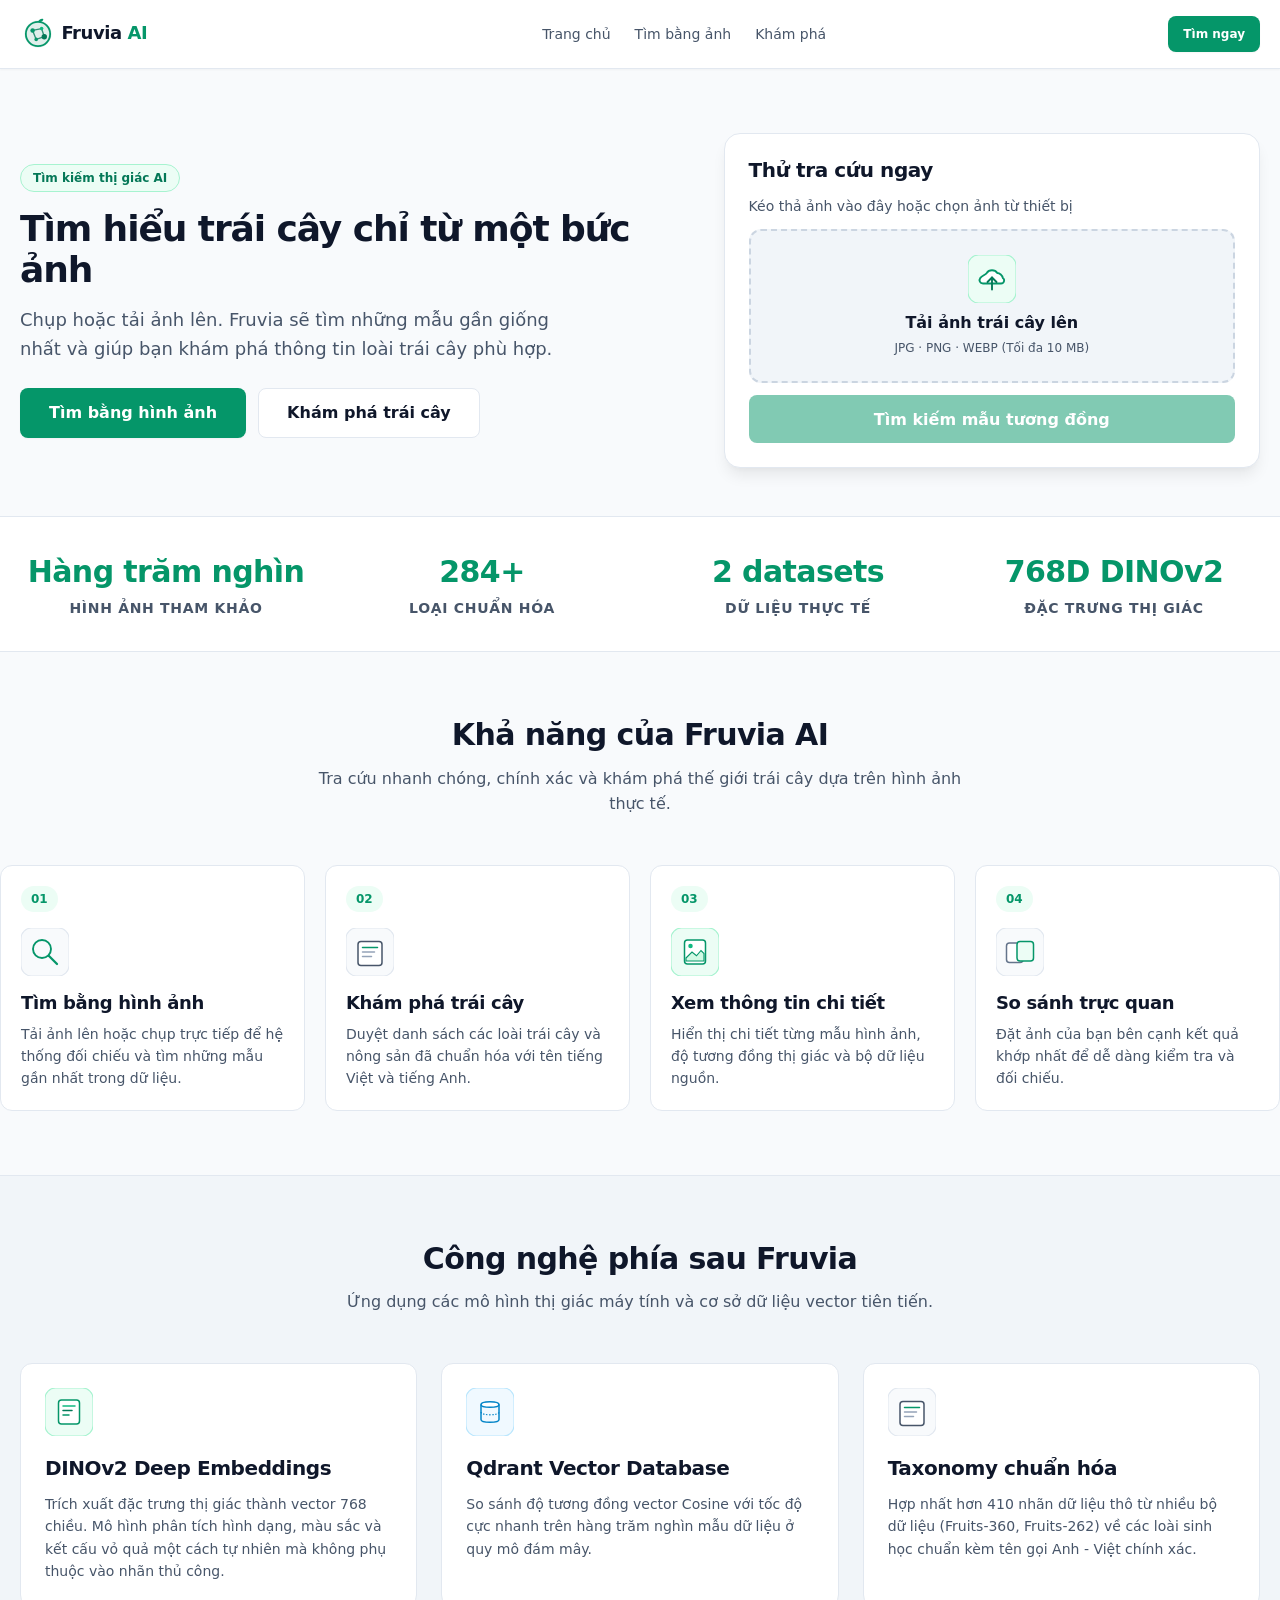
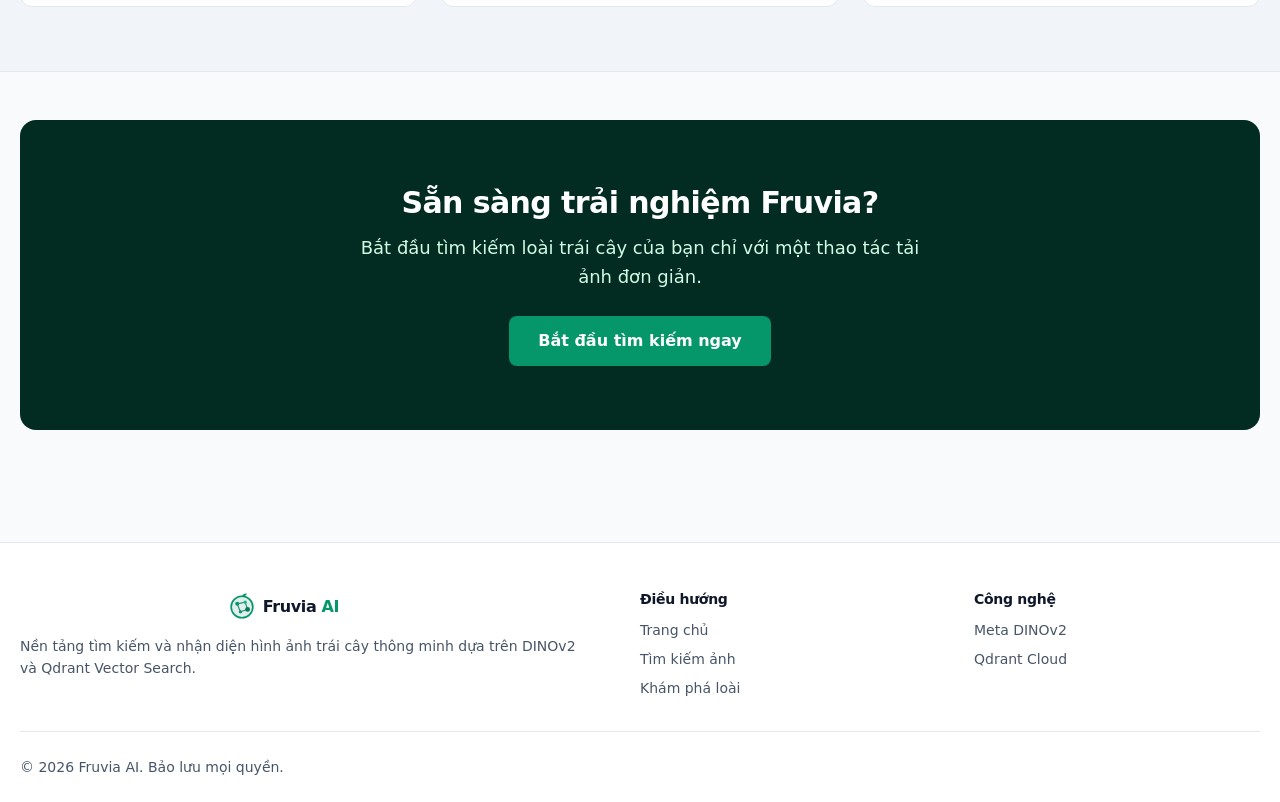
==== commit 5d416842: "feat(ui): redesign Fruvia Web V2 with mobile-first search, PWA, taxonomy explore, and modular JS - R" ====
--- a/frontend/index.html
+++ b/frontend/index.html
@@ -3,15 +3,17 @@
 <head>
   <meta charset="UTF-8">
   <meta name="viewport" content="width=device-width, initial-scale=1.0">
-  <title>Fruvia AI — Tìm kiếm hình ảnh trái cây bằng AI</title>
-  <meta name="description" content="Nền tảng truy vấn hình ảnh trái cây thông minh dựa trên DINOv2 Vector Embeddings và Qdrant Vector Search.">
+  <title>Fruvia AI — Nhận diện & Tìm kiếm Trái cây bằng AI</title>
+  <meta name="description" content="Tải ảnh trái cây lên để tra cứu và tìm những mẫu tương đồng nhất. Khám phá các loài trái cây với trải nghiệm thông minh và thân thiện.">
   <meta name="robots" content="index,follow">
   <link rel="canonical" href="https://fruvia.ai/">
   <link rel="icon" type="image/svg+xml" href="favicon.svg">
+  <link rel="manifest" href="manifest.webmanifest">
+  <meta name="theme-color" content="#059669">
 
   <!-- Open Graph -->
-  <meta property="og:title" content="Fruvia AI — Tìm kiếm hình ảnh trái cây bằng AI">
-  <meta property="og:description" content="Nền tảng truy vấn hình ảnh trái cây thông minh dựa trên DINOv2 Vector Embeddings và Qdrant Vector Search.">
+  <meta property="og:title" content="Fruvia AI — Tìm kiếm Trái cây bằng AI">
+  <meta property="og:description" content="Tải ảnh trái cây lên để tra cứu và tìm những mẫu tương đồng nhất bằng công nghệ nhận diện AI.">
   <meta property="og:type" content="website">
   <meta property="og:url" content="https://fruvia.ai/">
   <meta property="og:image" content="assets/svg/brand-lockup.svg">
@@ -21,19 +23,19 @@
   <link rel="stylesheet" href="css/components.css">
   <link rel="stylesheet" href="css/home.css">
 
-  <!-- JSON-LD Structured Data -->
+  <!-- Structured Data -->
   <script type="application/ld+json">
   {
     "@context": "https://schema.org",
     "@type": "WebSite",
     "name": "Fruvia AI",
     "url": "https://fruvia.ai/",
-    "description": "Nền tảng tìm kiếm hình ảnh trái cây bằng DINOv2 Embeddings và Qdrant Vector Search."
+    "description": "Nền tảng nhận diện và tra cứu thông minh trái cây từ hình ảnh."
   }
   </script>
 </head>
 <body>
-  <!-- Header Navbar -->
+  <!-- Desktop Header Navbar -->
   <header class="site-header">
     <div class="container header-inner">
       <a href="/" class="brand-logo" aria-label="Fruvia AI - Trang chủ">
@@ -41,123 +43,170 @@
       </a>
 
       <nav class="main-nav" aria-label="Điều hướng chính">
-        <a href="#overview" class="nav-link">Tổng quan</a>
-        <a href="#how-it-works" class="nav-link">Cách hoạt động</a>
-        <a href="#technology" class="nav-link">Công nghệ</a>
+        <a href="/" class="nav-link active" aria-current="page">Trang chủ</a>
+        <a href="/search" class="nav-link">Tìm bằng ảnh</a>
+        <a href="/explore" class="nav-link">Khám phá</a>
       </nav>
 
       <div class="header-actions">
-        <a href="/search" class="btn btn-primary btn-sm">Thử tìm kiếm ảnh</a>
+        <a href="/search" class="btn btn-primary btn-sm">Tìm ngay</a>
       </div>
     </div>
   </header>
 
   <main>
-    <!-- Hero Section -->
-    <section class="container hero-section" id="overview">
-      <div class="hero-content">
-        <span class="badge badge-primary hero-badge">AI-Powered Visual Retrieval</span>
-        <h1 class="hero-title">Tìm kiếm hình ảnh trái cây bằng trí tuệ nhân tạo</h1>
-        <p class="hero-subtitle">
-          Tải lên một hình ảnh và tìm các mẫu trái cây tương đồng bằng DINOv2 embeddings và Qdrant Vector Search.
-        </p>
-        <div class="hero-actions">
-          <a href="/search" class="btn btn-primary btn-lg">Thử tìm kiếm</a>
-          <a href="#how-it-works" class="btn btn-secondary btn-lg">Tìm hiểu cách hoạt động</a>
-        </div>
-      </div>
-      <div class="hero-illustration">
-        <img src="assets/svg/vector-network.svg" alt="Mô phỏng kiến trúc tìm kiếm vector DINOv2 và Qdrant" width="560" height="300">
-      </div>
-    </section>
-
-    <!-- System Stats Section -->
+    <!-- Hero Section with Integrated Search Widget -->
+    <section class="hero-section">
+      <div class="container hero-grid">
+        <!-- Hero Text -->
+        <div class="hero-content">
+          <span class="badge badge-primary hero-badge">Tìm kiếm thị giác AI</span>
+          <h1 class="hero-title">Tìm hiểu trái cây chỉ từ một bức ảnh</h1>
+          <p class="hero-subtitle">
+            Chụp hoặc tải ảnh lên. Fruvia sẽ tìm những mẫu gần giống nhất và giúp bạn khám phá thông tin loài trái cây phù hợp.
+          </p>
+          <div class="hero-actions">
+            <a href="/search" class="btn btn-primary btn-lg">Tìm bằng hình ảnh</a>
+            <a href="/explore" class="btn btn-secondary btn-lg">Khám phá trái cây</a>
+          </div>
+        </div>
+
+        <!-- Hero Upload Search Widget -->
+        <div class="hero-widget-card card" id="hero-widget">
+          <h3 class="widget-title">Thử tra cứu ngay</h3>
+          <p class="widget-desc">Kéo thả ảnh vào đây hoặc chọn ảnh từ thiết bị</p>
+
+          <!-- Hidden File Inputs -->
+          <input type="file" id="file-input" accept="image/jpeg,image/jpg,image/png,image/webp" class="sr-only">
+          <input type="file" id="camera-input" accept="image/*" capture="environment" class="sr-only">
+
+          <!-- Dropzone -->
+          <div id="dropzone" class="dropzone hero-dropzone" tabindex="0" role="button" aria-label="Tải ảnh trái cây để tìm kiếm">
+            <div id="dropzone-prompt">
+              <img src="assets/svg/upload-illustration.svg" alt="" class="dropzone-icon" aria-hidden="true">
+              <div class="dropzone-text">Tải ảnh trái cây lên</div>
+              <div class="dropzone-hint">JPG · PNG · WEBP (Tối đa 10 MB)</div>
+            </div>
+
+            <!-- Preview -->
+            <div id="preview-container" class="preview-container" style="display: none;">
+              <div class="preview-image-wrapper">
+                <img id="preview-img" src="" alt="Ảnh truy vấn preview">
+              </div>
+              <div class="preview-actions">
+                <button type="button" id="btn-change-image" class="btn btn-secondary btn-sm">Đổi ảnh</button>
+                <button type="button" id="btn-remove-image" class="btn btn-secondary btn-sm" style="color: var(--color-danger);">Xóa</button>
+              </div>
+            </div>
+          </div>
+
+          <!-- Mobile Action Quick Buttons -->
+          <div class="mobile-camera-actions">
+            <button type="button" class="btn btn-secondary btn-camera" onclick="document.getElementById('camera-input').click();">
+              <img src="assets/svg/camera.svg" alt="" class="btn-icon" aria-hidden="true">
+              <span>Chụp ảnh</span>
+            </button>
+            <button type="button" class="btn btn-secondary btn-gallery" onclick="document.getElementById('file-input').click();">
+              <img src="assets/svg/gallery.svg" alt="" class="btn-icon" aria-hidden="true">
+              <span>Thư viện</span>
+            </button>
+          </div>
+
+          <!-- Direct Search Action CTA -->
+          <button type="button" id="btn-hero-search" class="btn btn-primary btn-block btn-lg" disabled>
+            <span>Tìm kiếm mẫu tương đồng</span>
+          </button>
+        </div>
+      </div>
+    </section>
+
+    <!-- Dynamic Stats Section -->
     <section class="stats-section">
       <div class="container">
         <div class="stats-grid">
           <div class="stat-item">
-            <span class="stat-value">328,190</span>
-            <span class="stat-label">Vector Embeddings</span>
+            <span class="stat-value" id="stat-vector-count">Hàng trăm nghìn</span>
+            <span class="stat-label">Hình ảnh tham khảo</span>
           </div>
           <div class="stat-item">
-            <span class="stat-value">284</span>
-            <span class="stat-label">Canonical Classes</span>
+            <span class="stat-value" id="stat-species-count">284+</span>
+            <span class="stat-label">Loại chuẩn hóa</span>
           </div>
           <div class="stat-item">
-            <span class="stat-value">2</span>
-            <span class="stat-label">Image Datasets</span>
+            <span class="stat-value" id="stat-dataset-count">Multi-dataset</span>
+            <span class="stat-label">Dữ liệu thực tế</span>
           </div>
           <div class="stat-item">
-            <span class="stat-value">768D</span>
-            <span class="stat-label">DINOv2 Features</span>
-          </div>
-        </div>
-      </div>
-    </section>
-
-    <!-- How It Works Section -->
-    <section class="container section-padding" id="how-it-works">
+            <span class="stat-value" id="stat-feature-dim">768D</span>
+            <span class="stat-label">Đặc trưng thị giác</span>
+          </div>
+        </div>
+      </div>
+    </section>
+
+    <!-- Capabilities Section -->
+    <section class="container section-padding" id="capabilities">
       <div class="section-header">
-        <h2>Cách hoạt động của Fruvia AI</h2>
-        <p>Quy trình trích xuất đặc trưng thị giác và tìm kiếm vector tương đồng theo thời gian thực.</p>
+        <h2>Khả năng của Fruvia AI</h2>
+        <p>Tra cứu nhanh chóng, chính xác và khám phá thế giới trái cây dựa trên hình ảnh thực tế.</p>
       </div>
 
       <div class="steps-grid">
         <article class="step-card">
-          <span class="step-num">Bước 1</span>
-          <img src="assets/svg/upload-illustration.svg" alt="" class="step-illustration" aria-hidden="true">
-          <h3>Upload ảnh</h3>
-          <p>Người dùng tải lên hoặc kéo thả một hình ảnh trái cây cần tra cứu vào hệ thống.</p>
+          <span class="step-num">01</span>
+          <img src="assets/svg/search-illustration.svg" alt="" class="step-illustration" aria-hidden="true">
+          <h3>Tìm bằng hình ảnh</h3>
+          <p>Tải ảnh lên hoặc chụp trực tiếp để hệ thống đối chiếu và tìm những mẫu gần nhất trong dữ liệu.</p>
         </article>
 
         <article class="step-card">
-          <span class="step-num">Bước 2</span>
-          <img src="assets/svg/dinov2-embedding.svg" alt="" class="step-illustration" aria-hidden="true">
-          <h3>Tạo embedding</h3>
-          <p>Mô hình DINOv2 trích xuất đặc trưng thị giác của ảnh thành vector 768 chiều chuẩn hóa.</p>
+          <span class="step-num">02</span>
+          <img src="assets/svg/knowledge-base.svg" alt="" class="step-illustration" aria-hidden="true">
+          <h3>Khám phá trái cây</h3>
+          <p>Duyệt danh sách các loài trái cây và nông sản đã chuẩn hóa với tên tiếng Việt và tiếng Anh.</p>
         </article>
 
         <article class="step-card">
-          <span class="step-num">Bước 3</span>
-          <img src="assets/svg/qdrant-search.svg" alt="" class="step-illustration" aria-hidden="true">
-          <h3>Vector Search</h3>
-          <p>Qdrant Cloud thực hiện thuật toán tìm kiếm Nearest Neighbors dựa trên Cosine Similarity.</p>
+          <span class="step-num">03</span>
+          <img src="assets/svg/file-image.svg" alt="" class="step-illustration" aria-hidden="true">
+          <h3>Xem thông tin chi tiết</h3>
+          <p>Hiển thị chi tiết từng mẫu hình ảnh, độ tương đồng thị giác và bộ dữ liệu nguồn.</p>
         </article>
 
         <article class="step-card">
-          <span class="step-num">Bước 4</span>
+          <span class="step-num">04</span>
           <img src="assets/svg/image-comparison.svg" alt="" class="step-illustration" aria-hidden="true">
-          <h3>Hiển thị kết quả</h3>
-          <p>Hệ thống trả về Top-K kết quả tương đồng nhất kèm thông tin taxonomy chi tiết.</p>
+          <h3>So sánh trực quan</h3>
+          <p>Đặt ảnh của bạn bên cạnh kết quả khớp nhất để dễ dàng kiểm tra và đối chiếu.</p>
         </article>
       </div>
     </section>
 
-    <!-- Technology Section -->
+    <!-- Technology Section (Plain Vietnamese) -->
     <section class="tech-section section-padding" id="technology">
       <div class="container">
         <div class="section-header">
-          <h2>Công nghệ cốt lõi</h2>
-          <p>Khai phá sức mạnh của các mô hình nền tảng thị giác máy tính và cơ sở dữ liệu vector.</p>
+          <h2>Công nghệ phía sau Fruvia</h2>
+          <p>Ứng dụng các mô hình thị giác máy tính và cơ sở dữ liệu vector tiên tiến.</p>
         </div>
 
         <div class="tech-grid">
           <article class="tech-card">
             <img src="assets/svg/dinov2-embedding.svg" alt="" class="tech-icon" aria-hidden="true">
-            <h3>DINOv2 Embeddings</h3>
-            <p>Trích xuất đặc trưng thị giác thành vector 768 chiều không phụ thuộc vào nhãn thủ công, giúp nắm bắt hình dáng và kết cấu quả chính xác.</p>
+            <h3>DINOv2 Deep Embeddings</h3>
+            <p>Trích xuất đặc trưng thị giác thành vector 768 chiều. Mô hình phân tích hình dạng, màu sắc và kết cấu vỏ quả một cách tự nhiên mà không phụ thuộc vào nhãn thủ công.</p>
           </article>
 
           <article class="tech-card">
             <img src="assets/svg/qdrant-search.svg" alt="" class="tech-icon" aria-hidden="true">
-            <h3>Qdrant Vector DB</h3>
-            <p>Tìm kiếm nearest neighbors bằng vector similarity search trên hàng trăm nghìn mẫu dữ liệu với độ trễ thấp ở quy mô đám mây.</p>
+            <h3>Qdrant Vector Database</h3>
+            <p>So sánh độ tương đồng vector Cosine với tốc độ cực nhanh trên hàng trăm nghìn mẫu dữ liệu ở quy mô đám mây.</p>
           </article>
 
           <article class="tech-card">
             <img src="assets/svg/knowledge-base.svg" alt="" class="tech-icon" aria-hidden="true">
-            <h3>Canonical Knowledge</h3>
-            <p>Chuẩn hóa các nhãn từ nhiều dataset gốc (Fruits-360, Fruits-262) về một định danh loài sinh học chung kèm tên gọi Anh - Việt.</p>
+            <h3>Taxonomy chuẩn hóa</h3>
+            <p>Hợp nhất hơn 410 nhãn dữ liệu thô từ nhiều bộ dữ liệu (Fruits-360, Fruits-262) về các loài sinh học chuẩn kèm tên gọi Anh - Việt chính xác.</p>
           </article>
         </div>
       </div>
@@ -166,12 +215,28 @@
     <!-- Final Call to Action -->
     <section class="container">
       <div class="cta-section">
-        <h2>Sẵn sàng thử Fruvia AI?</h2>
-        <p>Trải nghiệm khả năng tìm kiếm và tra cứu hình ảnh trái cây theo thời gian thực.</p>
-        <a href="/search" class="btn btn-primary btn-lg">Tìm kiếm hình ảnh</a>
+        <h2>Sẵn sàng trải nghiệm Fruvia?</h2>
+        <p>Bắt đầu tìm kiếm loài trái cây của bạn chỉ với một thao tác tải ảnh đơn giản.</p>
+        <a href="/search" class="btn btn-primary btn-lg">Bắt đầu tìm kiếm ngay</a>
       </div>
     </section>
   </main>
+
+  <!-- Mobile Bottom Navigation Bar -->
+  <nav class="mobile-bottom-nav" aria-label="Điều hướng di động">
+    <a href="/" class="mobile-nav-item active" aria-current="page">
+      <img src="assets/svg/nav-home.svg" alt="" class="mobile-nav-icon" aria-hidden="true">
+      <span>Trang chủ</span>
+    </a>
+    <a href="/search" class="mobile-nav-item">
+      <img src="assets/svg/nav-search.svg" alt="" class="mobile-nav-icon" aria-hidden="true">
+      <span>Tìm kiếm</span>
+    </a>
+    <a href="/explore" class="mobile-nav-item">
+      <img src="assets/svg/nav-explore.svg" alt="" class="mobile-nav-icon" aria-hidden="true">
+      <span>Khám phá</span>
+    </a>
+  </nav>
 
   <!-- Footer -->
   <footer class="site-footer">
@@ -179,13 +244,14 @@
       <div class="footer-grid">
         <div class="footer-brand">
           <img src="assets/svg/brand-lockup.svg" alt="Fruvia AI" width="140" height="28">
-          <p>Nền tảng tìm kiếm và nhận diện hình ảnh trái cây thông minh bằng DINOv2 và Qdrant Vector Search.</p>
+          <p>Nền tảng tìm kiếm và nhận diện hình ảnh trái cây thông minh dựa trên DINOv2 và Qdrant Vector Search.</p>
         </div>
         <div>
           <h4 class="footer-col-title">Điều hướng</h4>
           <ul class="footer-links">
             <li><a href="/">Trang chủ</a></li>
             <li><a href="/search">Tìm kiếm ảnh</a></li>
+            <li><a href="/explore">Khám phá loài</a></li>
           </ul>
         </div>
         <div>
@@ -201,5 +267,54 @@
       </div>
     </div>
   </footer>
+
+  <script src="js/config.js"></script>
+  <script src="js/utils.js"></script>
+  <script src="js/upload.js"></script>
+  <script src="js/navigation.js"></script>
+  <script src="js/pwa.js"></script>
+  <script>
+    document.addEventListener('DOMContentLoaded', () => {
+      // 1. Single Source Stats Populate
+      if (typeof CONFIG !== 'undefined' && CONFIG.STATS) {
+        const vCount = document.getElementById('stat-vector-count');
+        const sCount = document.getElementById('stat-species-count');
+        const dCount = document.getElementById('stat-dataset-count');
+        const fDim = document.getElementById('stat-feature-dim');
+
+        if (vCount) vCount.textContent = CONFIG.STATS.VECTOR_COUNT_TEXT;
+        if (sCount) sCount.textContent = CONFIG.STATS.SPECIES_COUNT_LABEL;
+        if (dCount) dCount.textContent = CONFIG.STATS.DATASET_COUNT_LABEL;
+        if (fDim) fDim.textContent = CONFIG.STATS.FEATURE_DIM_LABEL;
+      }
+
+      // 2. Initialize Upload Manager for Hero Widget
+      UploadManager.init({
+        dropzoneId: 'dropzone',
+        fileInputId: 'file-input',
+        cameraInputId: 'camera-input',
+        previewContainerId: 'preview-container',
+        previewImgId: 'preview-img'
+      });
+
+      const btnHeroSearch = document.getElementById('btn-hero-search');
+
+      UploadManager.onSelected(() => {
+        if (btnHeroSearch) btnHeroSearch.disabled = false;
+      });
+
+      UploadManager.onCleared(() => {
+        if (btnHeroSearch) btnHeroSearch.disabled = true;
+      });
+
+      if (btnHeroSearch) {
+        btnHeroSearch.addEventListener('click', () => {
+          if (UploadManager.transferToSearchPage()) {
+            window.location.href = '/search';
+          }
+        });
+      }
+    });
+  </script>
 </body>
 </html>
--- a/frontend/css/home.css
+++ b/frontend/css/home.css
@@ -4,8 +4,11 @@
 
 .hero-section {
   padding: var(--space-5xl) 0 var(--space-4xl);
+}
+
+.hero-grid {
   display: grid;
-  grid-template-columns: 1fr 1fr;
+  grid-template-columns: 1.1fr 0.9fr;
   gap: var(--space-4xl);
   align-items: center;
 }
@@ -42,16 +45,147 @@
   gap: var(--space-md);
 }
 
-.hero-illustration {
-  display: flex;
+/* Hero Search Widget Card */
+.hero-widget-card {
+  background-color: var(--color-bg-surface);
+  border: 1px solid var(--color-border);
+  border-radius: var(--radius-xl);
+  padding: var(--space-2xl);
+  box-shadow: var(--shadow-lg);
+  display: flex;
+  flex-direction: column;
+  gap: var(--space-md);
+}
+
+.widget-title {
+  font-size: var(--font-xl);
+  font-weight: 700;
+  color: var(--color-text-main);
+}
+
+.widget-desc {
+  font-size: var(--font-sm);
+  color: var(--color-text-muted);
+}
+
+.hero-dropzone {
+  border: 2px dashed var(--color-neutral-300);
+  border-radius: var(--radius-lg);
+  padding: var(--space-2xl) var(--space-xl);
+  text-align: center;
+  background-color: var(--color-bg-subtle);
+  cursor: pointer;
+  transition: all var(--transition-normal);
+}
+
+.hero-dropzone:hover, .hero-dropzone.drag-over {
+  border-color: var(--color-primary-600);
+  background-color: var(--color-primary-50);
+}
+
+.dropzone-icon {
+  width: 48px;
+  height: 48px;
+  margin: 0 auto var(--space-sm);
+}
+
+.dropzone-text {
+  font-size: var(--font-base);
+  font-weight: 600;
+  color: var(--color-text-main);
+}
+
+.dropzone-hint {
+  font-size: var(--font-xs);
+  color: var(--color-text-muted);
+  margin-top: var(--space-2xs);
+}
+
+/* Preview Inside Widget */
+.preview-container {
+  display: flex;
+  flex-direction: column;
+  align-items: center;
+  gap: var(--space-md);
+  width: 100%;
+}
+
+.preview-image-wrapper {
+  max-height: 180px;
+  overflow: hidden;
+  border-radius: var(--radius-md);
+  border: 1px solid var(--color-border);
+}
+
+.preview-image-wrapper img {
+  max-height: 180px;
+  width: auto;
+  object-fit: contain;
+}
+
+.preview-actions {
+  display: flex;
+  gap: var(--space-sm);
+}
+
+/* Mobile Quick Camera Actions */
+.mobile-camera-actions {
+  display: none;
+  grid-template-columns: 1fr 1fr;
+  gap: var(--space-md);
+  margin-top: var(--space-xs);
+}
+
+.mobile-camera-actions .btn {
+  min-height: 44px;
+}
+
+.btn-icon {
+  width: 20px;
+  height: 20px;
+}
+
+.btn-block {
+  width: 100%;
+}
+
+/* Mobile Bottom Navigation Bar */
+.mobile-bottom-nav {
+  display: none;
+  position: fixed;
+  bottom: 0;
+  left: 0;
+  right: 0;
+  height: 3.75rem;
+  background-color: var(--color-bg-surface);
+  border-top: 1px solid var(--color-border);
+  z-index: 100;
+  padding-bottom: env(safe-area-inset-bottom, 0px);
+  box-shadow: 0 -2px 10px rgba(0, 0, 0, 0.05);
+}
+
+.mobile-nav-item {
+  flex: 1;
+  display: flex;
+  flex-direction: column;
+  align-items: center;
   justify-content: center;
-  align-items: center;
-}
-
-.hero-illustration img, .hero-illustration svg {
-  width: 100%;
-  max-width: 560px;
-  height: auto;
+  gap: 2px;
+  color: var(--color-text-muted);
+  font-size: var(--font-xs);
+  font-weight: 500;
+  text-decoration: none;
+}
+
+.mobile-nav-item.active {
+  color: var(--color-primary-600);
+  font-weight: 600;
+}
+
+.mobile-nav-icon {
+  width: 20px;
+  height: 20px;
+  stroke: currentColor;
 }
 
 /* Stats Section */
@@ -90,7 +224,7 @@
   letter-spacing: 0.05em;
 }
 
-/* How It Works Section */
+/* How It Works & Capabilities */
 .section-padding {
   padding: var(--space-5xl) 0;
 }
@@ -214,15 +348,28 @@
   margin: 0 auto var(--space-2xl);
 }
 
+/* Offline Banner */
+.offline-network-banner {
+  background-color: var(--color-warning-bg);
+  border-bottom: 1px solid var(--color-warning-border);
+  color: var(--color-warning-text);
+  font-size: var(--font-sm);
+  font-weight: 500;
+  text-align: center;
+  padding: var(--space-sm) 0;
+  position: relative;
+  z-index: 200;
+}
+
 /* Responsive Grid Adjustments */
 @media (max-width: 1024px) {
-  .hero-section {
+  .hero-grid {
     grid-template-columns: 1fr;
-    gap: var(--space-2xl);
-    text-align: center;
+    gap: var(--space-3xl);
   }
   .hero-content {
     align-items: center;
+    text-align: center;
   }
   .stats-grid {
     grid-template-columns: repeat(2, 1fr);
@@ -236,7 +383,19 @@
   }
 }
 
+@media (max-width: 768px) {
+  .mobile-bottom-nav {
+    display: flex;
+  }
+  body {
+    padding-bottom: 3.75rem; /* Space for bottom nav */
+  }
+}
+
 @media (max-width: 640px) {
+  .mobile-camera-actions {
+    display: grid;
+  }
   .stats-grid {
     grid-template-columns: 1fr;
   }
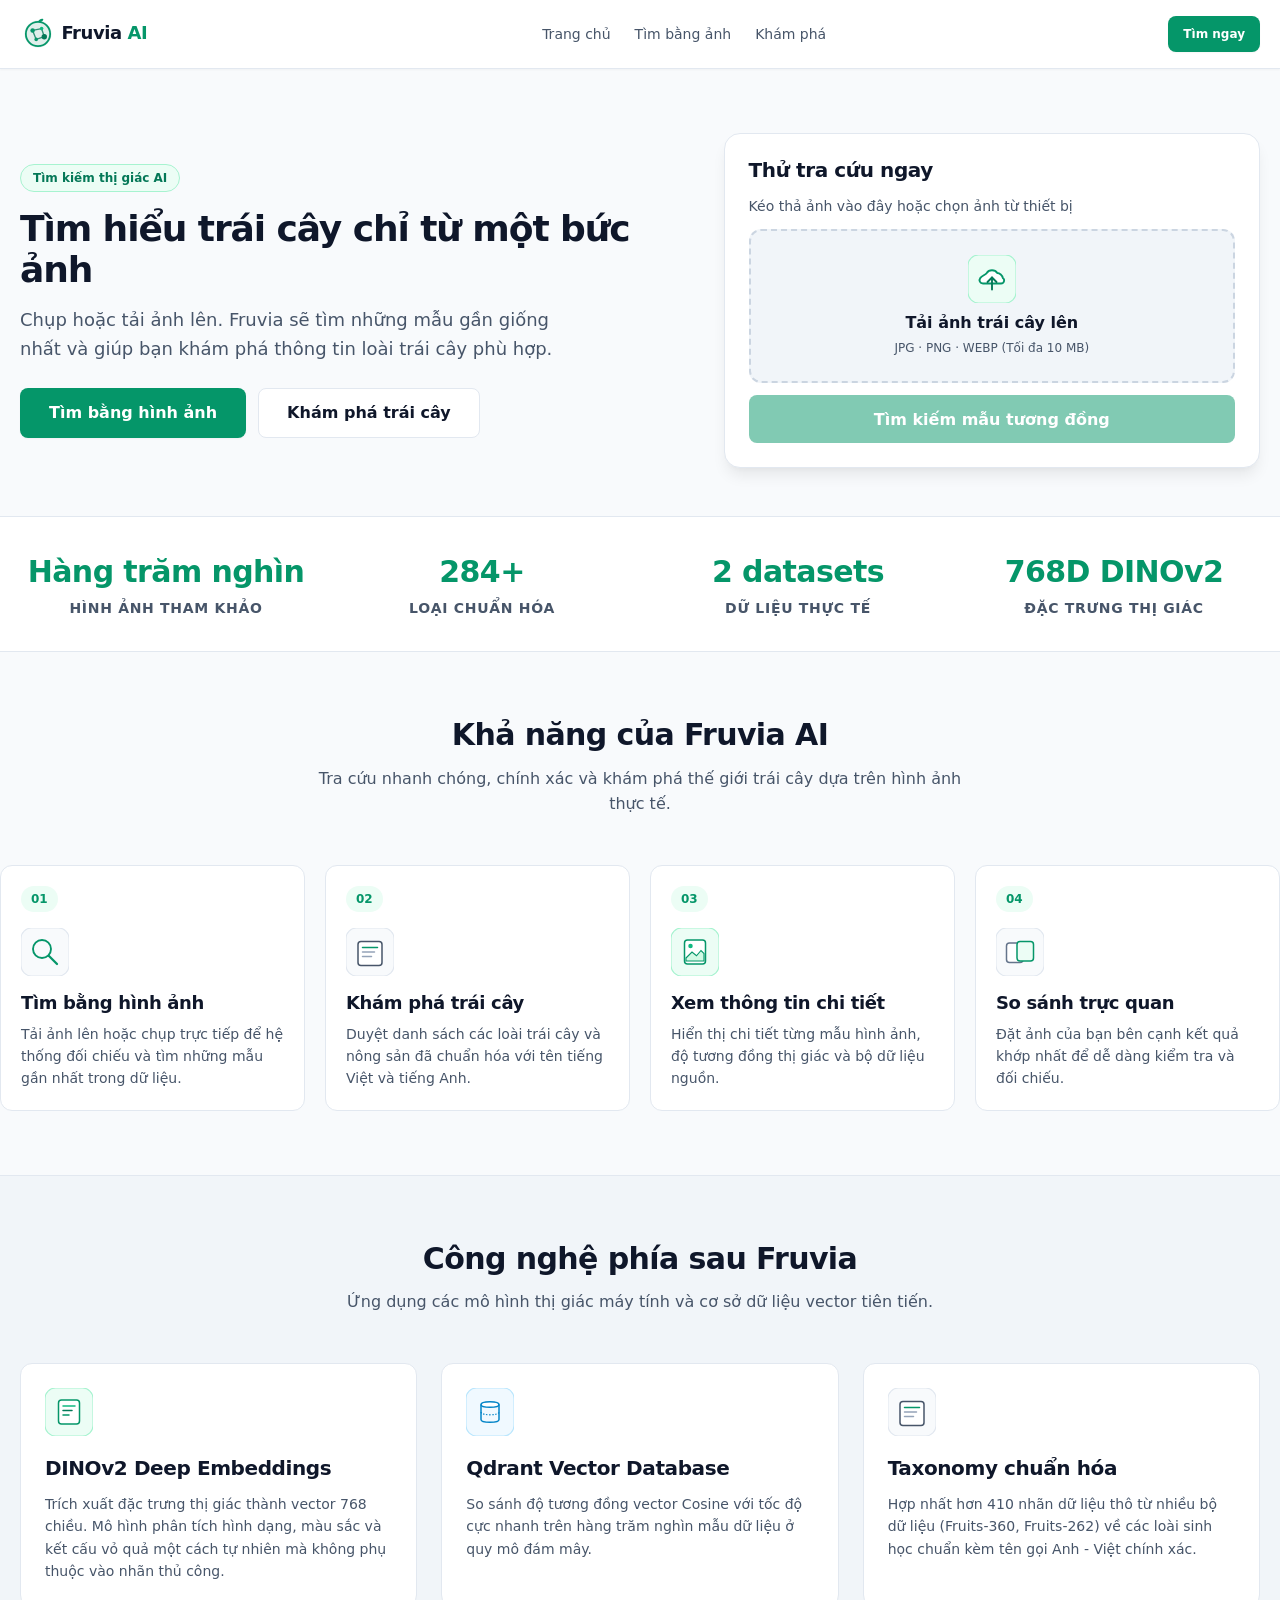
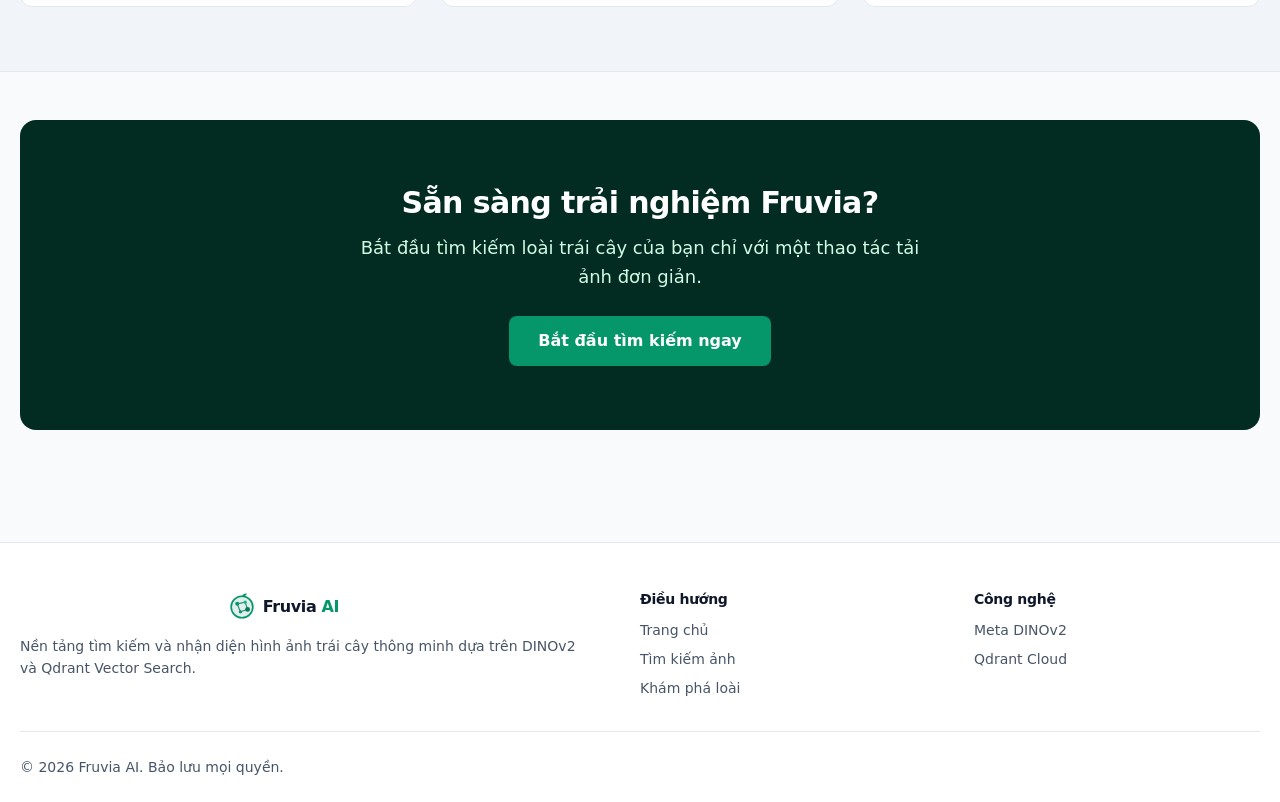
==== commit b4bd01b2: "fix(ui): repair Web V2 responsive navigation, SVG sizing, PWA dev cache and visual regressions - Mov" ====
--- a/frontend/index.html
+++ b/frontend/index.html
@@ -102,12 +102,12 @@
 
           <!-- Mobile Action Quick Buttons -->
           <div class="mobile-camera-actions">
-            <button type="button" class="btn btn-secondary btn-camera" onclick="document.getElementById('camera-input').click();">
-              <img src="assets/svg/camera.svg" alt="" class="btn-icon" aria-hidden="true">
+            <button type="button" id="btn-quick-camera" class="btn btn-secondary btn-camera">
+              <img src="assets/svg/camera.svg" alt="" class="btn-icon" width="20" height="20" aria-hidden="true">
               <span>Chụp ảnh</span>
             </button>
-            <button type="button" class="btn btn-secondary btn-gallery" onclick="document.getElementById('file-input').click();">
-              <img src="assets/svg/gallery.svg" alt="" class="btn-icon" aria-hidden="true">
+            <button type="button" id="btn-quick-gallery" class="btn btn-secondary btn-gallery">
+              <img src="assets/svg/gallery.svg" alt="" class="btn-icon" width="20" height="20" aria-hidden="true">
               <span>Thư viện</span>
             </button>
           </div>
@@ -225,15 +225,15 @@
   <!-- Mobile Bottom Navigation Bar -->
   <nav class="mobile-bottom-nav" aria-label="Điều hướng di động">
     <a href="/" class="mobile-nav-item active" aria-current="page">
-      <img src="assets/svg/nav-home.svg" alt="" class="mobile-nav-icon" aria-hidden="true">
+      <img src="assets/svg/nav-home.svg" alt="" class="mobile-nav-icon" width="20" height="20" aria-hidden="true">
       <span>Trang chủ</span>
     </a>
     <a href="/search" class="mobile-nav-item">
-      <img src="assets/svg/nav-search.svg" alt="" class="mobile-nav-icon" aria-hidden="true">
+      <img src="assets/svg/nav-search.svg" alt="" class="mobile-nav-icon" width="20" height="20" aria-hidden="true">
       <span>Tìm kiếm</span>
     </a>
     <a href="/explore" class="mobile-nav-item">
-      <img src="assets/svg/nav-explore.svg" alt="" class="mobile-nav-icon" aria-hidden="true">
+      <img src="assets/svg/nav-explore.svg" alt="" class="mobile-nav-icon" width="20" height="20" aria-hidden="true">
       <span>Khám phá</span>
     </a>
   </nav>
@@ -297,6 +297,18 @@
         previewImgId: 'preview-img'
       });
 
+      const btnQuickCamera = document.getElementById('btn-quick-camera');
+      const btnQuickGallery = document.getElementById('btn-quick-gallery');
+      const cameraInput = document.getElementById('camera-input');
+      const fileInput = document.getElementById('file-input');
+
+      if (btnQuickCamera && cameraInput) {
+        btnQuickCamera.addEventListener('click', () => cameraInput.click());
+      }
+      if (btnQuickGallery && fileInput) {
+        btnQuickGallery.addEventListener('click', () => fileInput.click());
+      }
+
       const btnHeroSearch = document.getElementById('btn-hero-search');
 
       UploadManager.onSelected(() => {
--- a/frontend/css/components.css
+++ b/frontend/css/components.css
@@ -263,6 +263,52 @@
   display: inline-block;
   vertical-align: middle;
   fill: currentColor;
+}
+
+/* ---------- Mobile Bottom Navigation Bar ---------- */
+.mobile-bottom-nav {
+  display: none;
+  position: fixed;
+  bottom: 0;
+  left: 0;
+  right: 0;
+  height: 3.75rem;
+  background-color: var(--color-bg-surface);
+  border-top: 1px solid var(--color-border);
+  z-index: 100;
+  padding-bottom: env(safe-area-inset-bottom, 0px);
+  box-shadow: 0 -2px 10px rgba(0, 0, 0, 0.05);
+}
+
+.mobile-nav-item {
+  flex: 1;
+  display: flex;
+  flex-direction: column;
+  align-items: center;
+  justify-content: center;
+  gap: 2px;
+  color: var(--color-text-muted);
+  font-size: var(--font-xs);
+  font-weight: 500;
+  text-decoration: none;
+  padding: 4px 0;
+  min-height: 48px;
+}
+
+.mobile-nav-item:hover,
+.mobile-nav-item.active {
+  color: var(--color-primary-600);
+  font-weight: 600;
+}
+
+.mobile-nav-icon {
+  display: block;
+  width: 20px;
+  height: 20px;
+  min-width: 20px;
+  max-width: 20px;
+  flex: 0 0 20px;
+  stroke: currentColor;
 }
 
 /* ---------- Loading Spinner ---------- */
@@ -286,6 +332,12 @@
   .main-nav {
     display: none;
   }
+  .mobile-bottom-nav {
+    display: flex;
+  }
+  body {
+    padding-bottom: 3.75rem; /* Space for fixed bottom nav */
+  }
   .footer-grid {
     grid-template-columns: 1fr;
     gap: var(--space-2xl);
@@ -293,6 +345,6 @@
   .footer-bottom {
     flex-direction: column;
     gap: var(--space-md);
-    text-anchor: center;
-  }
-}
+    text-align: center;
+  }
+}
--- a/frontend/css/home.css
+++ b/frontend/css/home.css
@@ -147,45 +147,6 @@
 
 .btn-block {
   width: 100%;
-}
-
-/* Mobile Bottom Navigation Bar */
-.mobile-bottom-nav {
-  display: none;
-  position: fixed;
-  bottom: 0;
-  left: 0;
-  right: 0;
-  height: 3.75rem;
-  background-color: var(--color-bg-surface);
-  border-top: 1px solid var(--color-border);
-  z-index: 100;
-  padding-bottom: env(safe-area-inset-bottom, 0px);
-  box-shadow: 0 -2px 10px rgba(0, 0, 0, 0.05);
-}
-
-.mobile-nav-item {
-  flex: 1;
-  display: flex;
-  flex-direction: column;
-  align-items: center;
-  justify-content: center;
-  gap: 2px;
-  color: var(--color-text-muted);
-  font-size: var(--font-xs);
-  font-weight: 500;
-  text-decoration: none;
-}
-
-.mobile-nav-item.active {
-  color: var(--color-primary-600);
-  font-weight: 600;
-}
-
-.mobile-nav-icon {
-  width: 20px;
-  height: 20px;
-  stroke: currentColor;
 }
 
 /* Stats Section */
